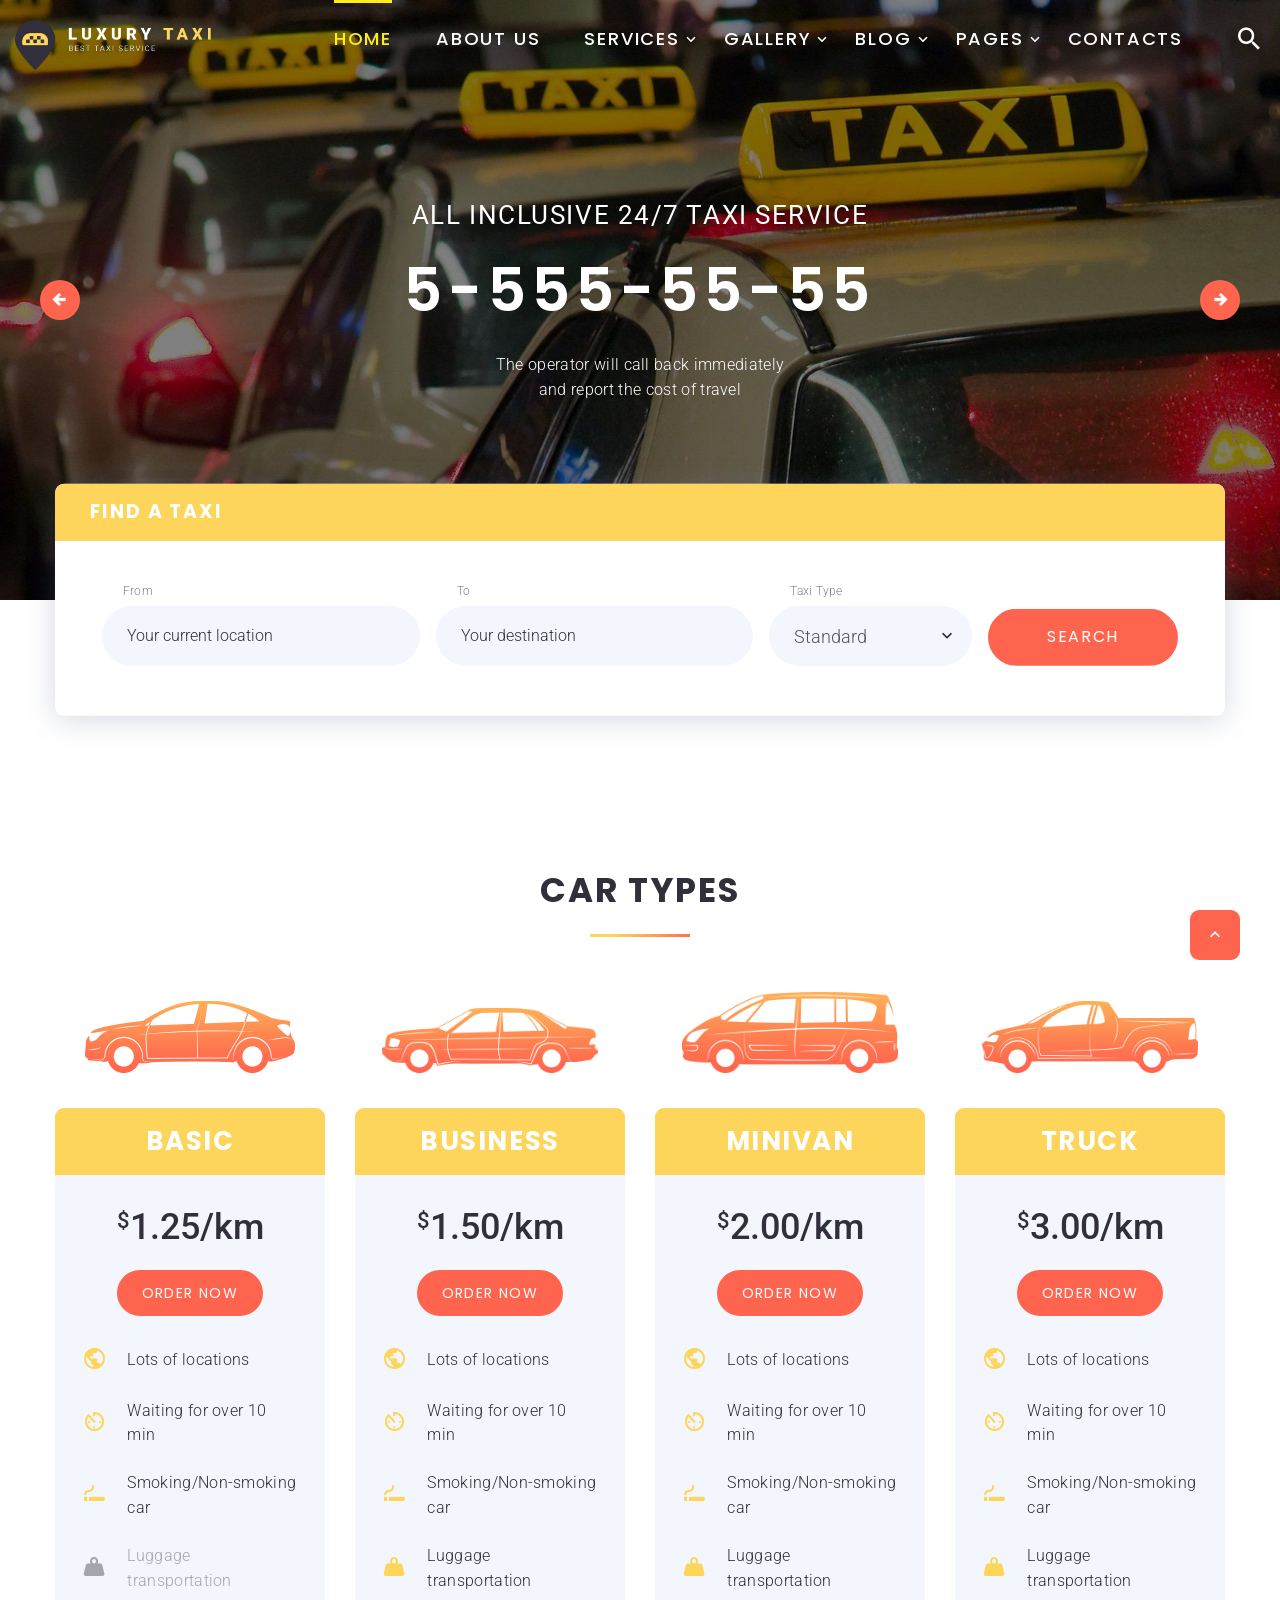
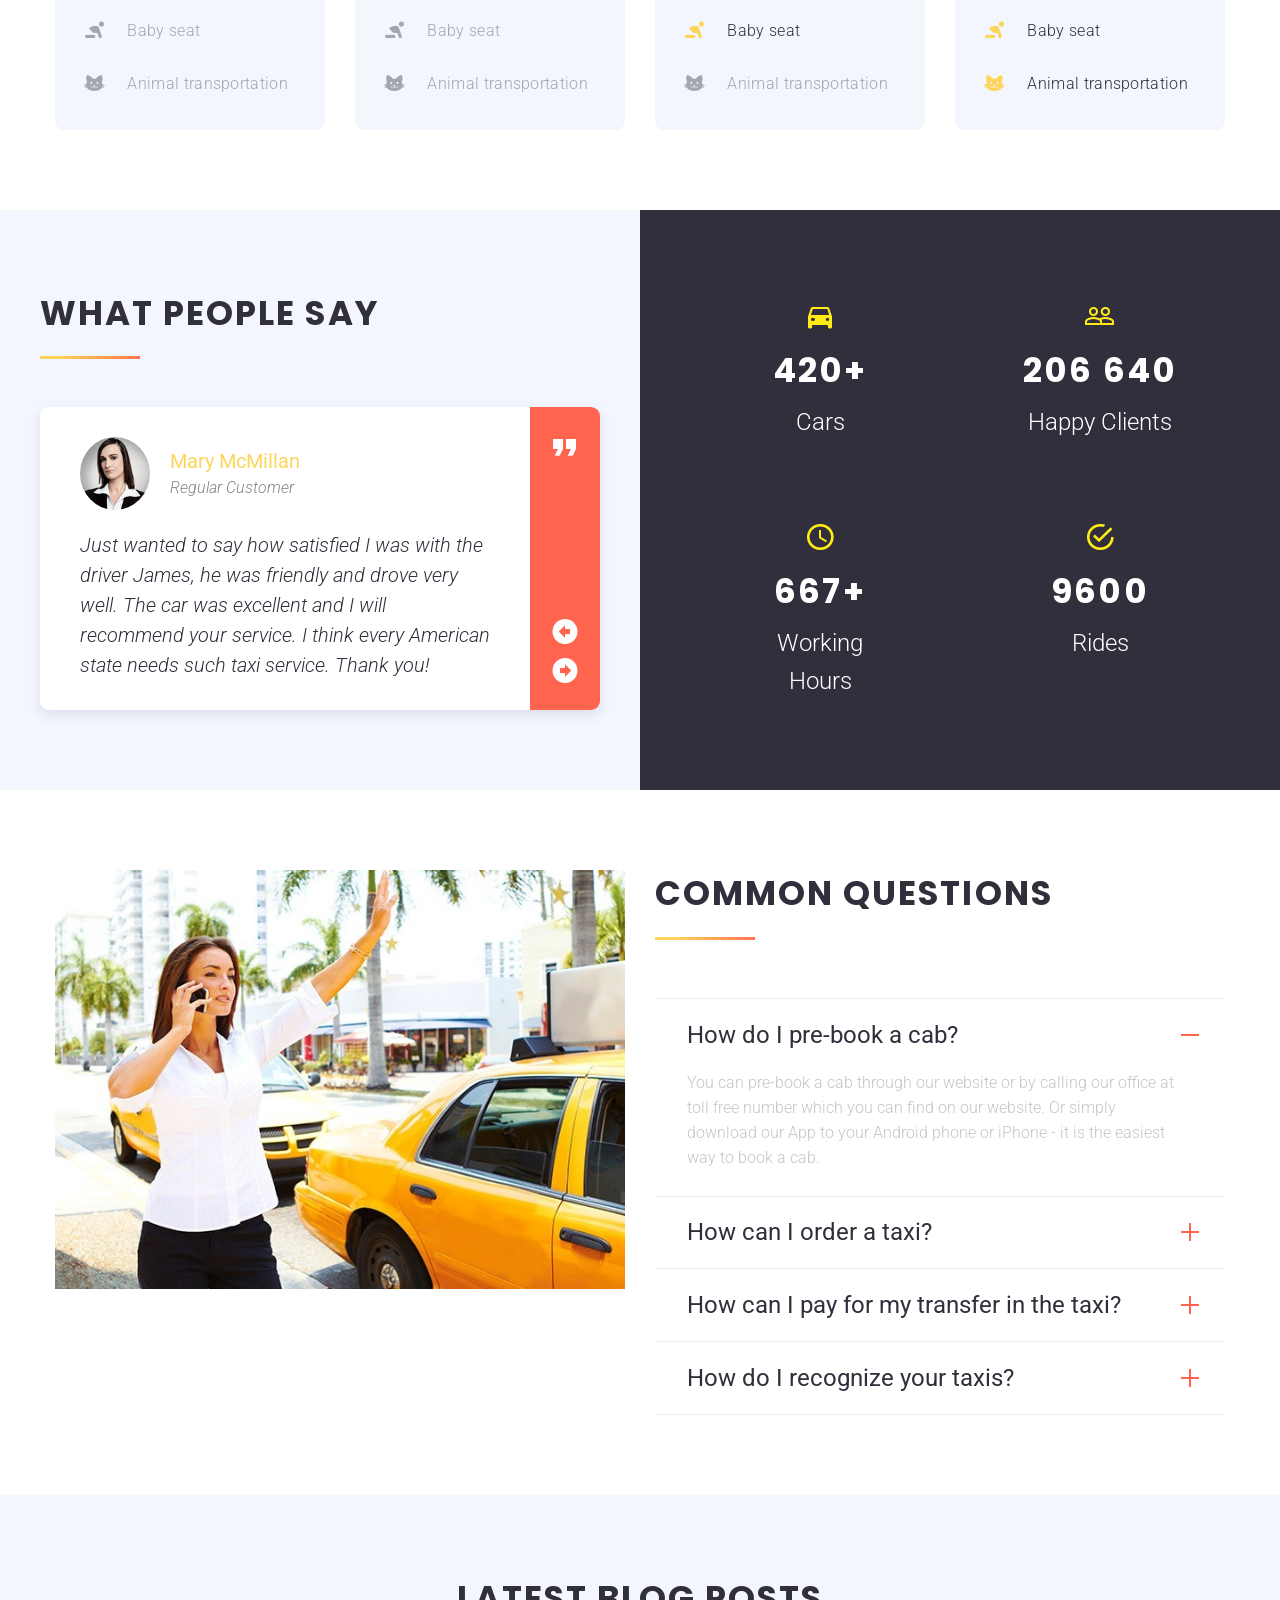
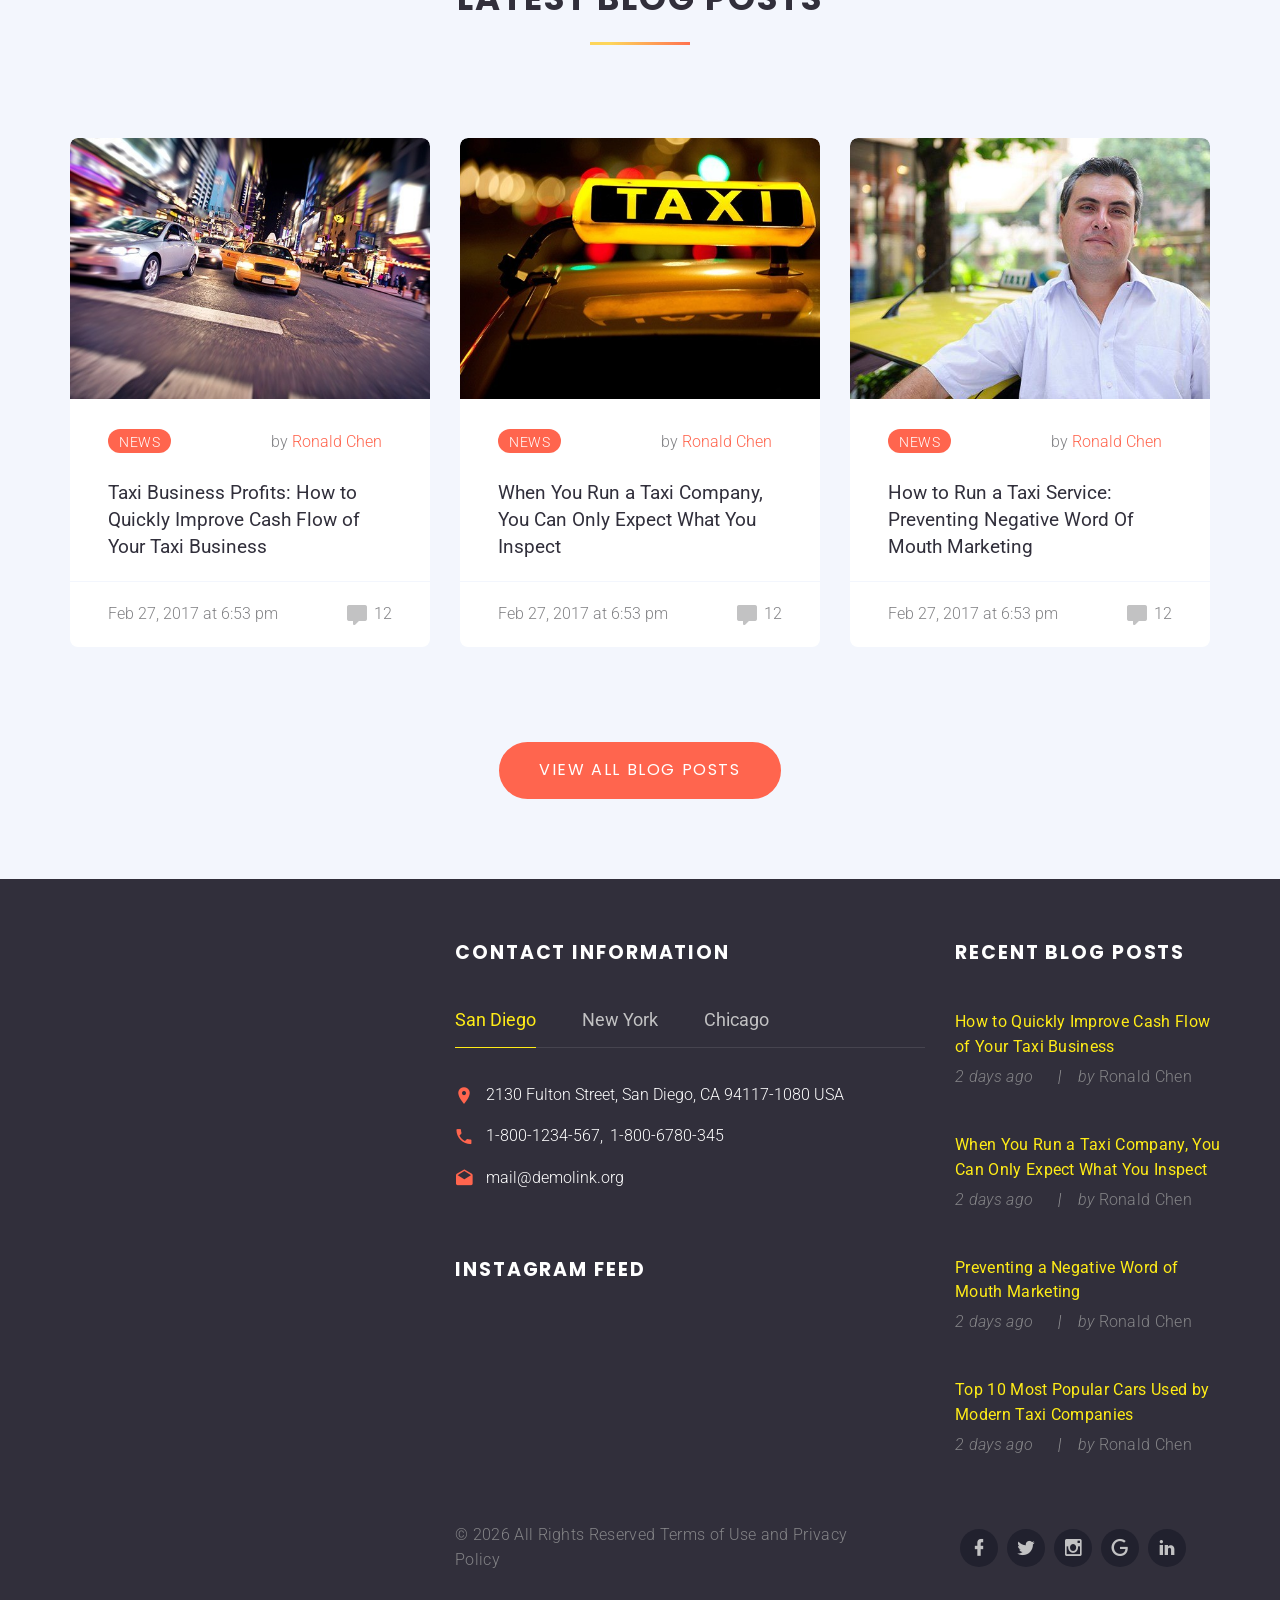
==== template_64430_G893yyuy1QQp255CiT4y/site/index.html @ 1cd1d36f "first comit" ====
<!DOCTYPE html>
<html class="wide wow-animation" lang="en">
  <head>
    <!-- Site Title-->
    <title>Home</title>
    <meta name="format-detection" content="telephone=no">
    <meta name="viewport" content="width=device-width, height=device-height, initial-scale=1.0">
    <meta http-equiv="X-UA-Compatible" content="IE=edge">
    <meta charset="utf-8">
    <link rel="icon" href="images/favicon.ico" type="image/x-icon">
    <!-- Stylesheets -->
    <link rel="stylesheet" type="text/css" href="//fonts.googleapis.com/css?family=Poppins:200,400,500,600%7CRoboto:300,400,300italic,700%7CMontserrat:900">
    <link rel="stylesheet" href="css/bootstrap.css">
    <link rel="stylesheet" href="css/style.css">
    <link rel="stylesheet" href="css/mdi.css">
    <link rel="stylesheet" href="css/fl-bigmug-line.css">
		<!--[if lt IE 10]>
    <div style="background: #212121; padding: 10px 0; box-shadow: 3px 3px 5px 0 rgba(0,0,0,.3); clear: both; text-align:center; position: relative; z-index:1;"><a href="http://windows.microsoft.com/en-US/internet-explorer/"><img src="images/ie8-panel/warning_bar_0000_us.jpg" border="0" height="42" width="820" alt="You are using an outdated browser. For a faster, safer browsing experience, upgrade for free today."></a></div>
    <script src="js/html5shiv.min.js"></script>
		<![endif]--> 
  </head>
  <body>
    <!-- Page preloader-->
    <div class="page-loader">
      <div class="page-loader-body"> 
        <div class="preloader-wrapper big active"> 
          <div class="spinner-layer spinner-blue">
            <div class="circle-clipper left">
              <div class="circle"></div>
            </div>
            <div class="gap-patch">
              <div class="circle"> </div>
            </div>
            <div class="circle-clipper right">
              <div class="circle"></div>
            </div>
          </div>
          <div class="spinner-layer spinner-red">
            <div class="circle-clipper left">
              <div class="circle"></div>
            </div>
            <div class="gap-patch">
              <div class="circle"> </div>
            </div>
            <div class="circle-clipper right">
              <div class="circle"></div>
            </div>
          </div>
          <div class="spinner-layer spinner-yellow"> 
            <div class="circle-clipper left">
              <div class="circle"></div>
            </div>
            <div class="gap-patch">
              <div class="circle"></div>
            </div>
            <div class="circle-clipper right">
              <div class="circle"> </div>
            </div>
          </div>
          <div class="spinner-layer spinner-green"> 
            <div class="circle-clipper left">
              <div class="circle"></div>
            </div>
            <div class="gap-patch">
              <div class="circle"></div>
            </div>
            <div class="circle-clipper right">
              <div class="circle"></div>
            </div>
          </div>
        </div>
      </div>
    </div>
    <!-- Page-->
    <div class="page">
      <!-- Page Header-->
      <header class="section page-header bg-gray-darker breadcrumbs-custom-wrap">
        <div class="rd-navbar-wrap rd-navbar-default">
          <nav class="rd-navbar" data-layout="rd-navbar-fixed" data-sm-layout="rd-navbar-fixed" data-md-layout="rd-navbar-fullwidth" data-md-device-layout="rd-navbar-fixed" data-lg-layout="rd-navbar-static" data-lg-device-layout="rd-navbar-static" data-md-stick-up-offset="2px" data-lg-stick-up-offset="2px" data-stick-up="true" data-sm-stick-up="true" data-md-stick-up="true" data-lg-stick-up="true">
            <div class="rd-navbar-inner">
              <!-- RD Navbar Panel-->
              <div class="rd-navbar-panel">
                <!-- RD Navbar Toggle-->
                <button class="rd-navbar-toggle" data-rd-navbar-toggle=".rd-navbar-nav-wrap"><span></span></button>
                <!-- RD Navbar Brand-->
                <div class="rd-navbar-brand"><a class="brand-name" href="index.html"><img class="logo-default" src="images/logo-default-128x52.png" alt="" width="128" height="52"/><img class="logo-inverse" src="images/logo-inverse-362x92.png" alt="" width="362" height="92"/></a></div>
              </div>
              <div class="rd-navbar-aside-right">
                <div class="rd-navbar-nav-wrap">
                  <!-- RD Navbar Nav-->
                  <ul class="rd-navbar-nav">
                    <li class="active"><a href="index.html">Home</a>
                    </li>
                    <li><a href="about-us.html">About Us</a>
                    </li>
                    <li><a href="#">Services</a>
                      <!-- RD Navbar Dropdown-->
                      <ul class="rd-navbar-dropdown">
                        <li><a href="services.html">Services</a>
                        </li>
                        <li><a href="single-service.html">Single Service</a>
                        </li>
                      </ul>
                    </li>
                    <li><a href="#">Gallery</a>
                      <!-- RD Navbar Dropdown-->
                      <ul class="rd-navbar-dropdown">
                        <li><a href="grid-album-gallery.html">Grid Album Gallery</a>
                        </li>
                        <li><a href="fullwidth-gallery-inside-title.html">Fullwidth Gallery Inside Title</a>
                        </li>
                        <li><a href="grid-gallery-outside-title.html">Grid Gallery Outside Title</a>
                        </li>
                        <li><a href="masonry-gallery-outside-title.html">Masonry Gallery Outside Title</a>
                        </li>
                      </ul>
                    </li>
                    <li><a href="#">Blog</a>
                      <!-- RD Navbar Dropdown-->
                      <ul class="rd-navbar-dropdown">
                        <li><a href="classic-blog.html">Classic Blog</a>
                        </li>
                        <li><a href="grid-blog.html">Grid Blog</a>
                        </li>
                        <li><a href="masonry-blog.html">Masonry Blog</a>
                        </li>
                        <li><a href="modern-blog.html">Modern Blog</a>
                        </li>
                        <li><a href="audio-post.html">Audio Post</a>
                        </li>
                        <li><a href="image-post.html">Image Post</a>
                        </li>
                        <li><a href="single-post.html">Single Post</a>
                        </li>
                        <li><a href="video-post.html">Video Post</a>
                        </li>
                      </ul>
                    </li>
                    <li><a href="#">Pages</a>
                      <!-- RD Navbar Megamenu-->
                      <ul class="rd-navbar-megamenu rd-navbar-megamenu-banner">
                        <li><img src="images/accordions-1-570x600.jpg" alt="" width="570" height="600"/>
                        </li>
                        <li>
                          <ul class="rd-megamenu-list">
                            <li><a href="404-page.html">404 Page</a></li>
                            <li><a href="503-page.html">503 Page</a></li>
                            <li><a href="careers.html">Careers</a></li>
                            <li><a href="single-job.html">Single Job</a></li>
                            <li><a href="coming-soon.html">Coming Soon</a></li>
                            <li><a href="pricing.html">Pricing</a></li>
                            <li><a href="tooltips.html">Tooltips</a></li>
                          </ul>
                        </li>
                        <li>
                          <ul class="rd-megamenu-list">
                            <li><a href="our-history.html">Our History</a></li>
                            <li><a href="login-page.html">Login Page</a></li>
                            <li><a href="registration-page.html">Registration Page</a></li>
                            <li><a href="search-results.html">Search Results</a></li>
                            <li><a href="under-construction.html">Under Construction</a></li>
                            <li><a href="privacy-policy.html">Privacy policy</a></li>
                          </ul>
                        </li>
                        <li>
                          <ul class="rd-megamenu-list">
                            <li><a href="accordions.html">Accordions</a></li>
                            <li><a href="countdown.html">Countdown</a></li>
                            <li><a href="forms.html">Forms</a></li>
                            <li><a href="grid-system.html">Grid System</a></li>
                            <li><a href="tables.html">Tables</a></li>
                            <li><a href="tabs.html">Tabs</a></li>
                            <li><a href="typography.html">Typography</a></li>
                            <li><a href="radials.html">Radials</a></li>
                          </ul>
                        </li>
                      </ul>
                    </li>
                    <li><a href="contacts.html">Contacts</a>
                    </li>
                  </ul>
                </div>
                <div class="rd-navbar-aside-right-inner">
                  <!-- RD Navbar Search-->
                  <div class="rd-navbar-search"><a class="rd-navbar-search-toggle" data-rd-navbar-toggle=".rd-navbar-search" href="#"><span></span></a>
                    <form class="rd-search" action="search-results.html" data-search-live="rd-search-results-live" method="GET">
                      <div class="form-wrap">
                        <label class="form-label form-label" for="rd-navbar-search-form-input">Search...</label>
                        <input class="rd-navbar-search-form-input form-input" id="rd-navbar-search-form-input" type="text" name="s" autocomplete="off">
                        <div class="rd-search-results-live" id="rd-search-results-live"></div>
                      </div>
                      <button class="rd-search-form-submit mdi mdi-magnify"></button>
                    </form>
                  </div>
                </div>
              </div>
            </div>
          </nav>
        </div>
      </header>

      <section class="section section-access">
        <!-- Welcome To-->
        <div class="swiper-container swiper-slider swiper-modern swiper-modern-style-1 swiper-modern-1" data-loop="true" data-autoplay="false" data-simulate-touch="false">
          <div class="swiper-wrapper">
            <div class="swiper-slide" data-slide-bg="images/taxi-slider-slide-01-1920x800.jpg">
              <div class="swiper-slide-caption">
                <div class="section-lg context-dark text-center">
                  <div class="shell shell-wide">
                    <div class="range range-xs-center">
                      <div class="cell-lg-10 cell-xl-10">
                        <div class="swiper-box-info">
                          <div class="text-regular heading-4 text-uppercase">all inclusive 24/7 taxi service</div>
                          <h1 class="reveal-inline-block"><a class="text-secondary-1" href="callto:#">5-555-55-55</a></h1>
                          <p class="text-spacing-sm">The operator will call back immediately<br class="veil reveal-sm-block"> and report the cost of travel
                          </p>
                        </div>
                      </div>
                    </div>
                  </div>
                </div>
              </div>
            </div>
            <div class="swiper-slide" data-slide-bg="images/taxi-slider-slide-02-1920x800.jpg">
              <div class="swiper-slide-caption">
                <div class="section-lg context-dark text-center">
                  <div class="shell shell-wide">
                    <div class="range range-xs-center">
                      <div class="cell-lg-10 cell-xl-8">
                        <div class="swiper-box-info">
                          <div class="text-light heading-4 text-uppercase"><span>Call us:</span> <a class="text-secondary-1" href="callto:#">5-555-55-55</a>
                          </div>
                          <h1>24-Hour Service</h1>
                          <p class="text-spacing-sm">Enjoy the ride to your selected destination<br class="veil reveal-sm-block"> with our experienced and knowledged drivers
                          </p>
                        </div>
                      </div>
                    </div>
                  </div>
                </div>
              </div>
            </div>
            <div class="swiper-slide" data-slide-bg="images/taxi-slider-slide-03-1920x800.jpg">
              <div class="swiper-slide-caption">
                <div class="section-lg context-dark text-center">
                  <div class="shell shell-wide">
                    <div class="range range-xs-center">
                      <div class="cell-lg-10 cell-xl-10">
                        <div class="swiper-box-info">
                          <div class="text-light heading-4 text-uppercase"><span>Our 24/7 hotline:</span> <a class="text-secondary-1" href="callto:#">5-555-55-55</a>
                          </div>
                          <h1>Drive your dreams</h1>
                          <p class="text-spacing-sm">Luxury Taxi  is the most reliable and secure way to find a taxi<br class="veil reveal-sm-block"> to drive you anywhere you want.
                          </p>
                        </div>
                      </div>
                    </div>
                  </div>
                </div>
              </div>
            </div>
          </div>
          <!-- Swiper controls-->
          <div class="swiper-button-prev"></div>
          <div class="swiper-button-next"></div>
          <div class="swiper-pagination-wrap">
            <div class="swiper-pagination"></div>
          </div>
        </div>
      </section>

      <section class="section section-custom bg-white">
        <div class="shell shell-wide">
          <div class="range range-xs-center">
            <div class="cell-xl-9 cell-xxl-8">
              <div class="form-find">
                <div class="form-find-header">
                  <h6>find a taxi</h6>
                </div>
                <div class="form-find-body">
                  <form class="rd-mailform form-flex-inline" data-form-output="" data-form-type="contact" method="post">
                    <div class="form-flex-inline-item">
                      <label class="form-label-outside">From</label>
                      <div class="form-wrap form-wrap-inline">
                        <input class="form-input" id="forms-current-location" type="text" name="current-location" data-constraints="@Required">
                        <label class="form-label" for="forms-current-location">Your current location</label>
                      </div>
                    </div>
                    <div class="form-flex-inline-item">
                      <label class="form-label-outside">To</label>
                      <div class="form-wrap form-wrap-inline">
                        <input class="form-input" id="forms-current-destination" type="text" name="current-destination" data-constraints="@Required">
                        <label class="form-label" for="forms-current-destination">Your destination</label>
                      </div>
                    </div>
                    <div class="form-flex-inline-item form-flex-inline-item-static">
                      <label class="form-label-outside">Taxi Type </label>
                      <div class="form-wrap">
                        <!-- Select 2-->
                        <select class="form-control select-filter" data-placeholder="All" data-minimum-results-for-search="Infinity" data-constraints="@Selected" name="city">
                          <option label=" "></option>
                          <option value="1" selected="">Standard </option>
                          <option value="2">Business</option>
                          <option value="3">Minivan</option>
                          <option value="4">Truck</option>
                        </select>
                      </div>
                    </div>
                    <div class="form-flex-inline-item form-flex-inline-item-custom">
                      <div class="form-button">
                        <button class="button button-secondary button-nina" type="submit">search</button>
                      </div>
                    </div>
                  </form>
                </div>
              </div>
            </div>
          </div>
        </div>
      </section>
      <section class="section section-lg text-center bg-white">
        <div class="shell shell-wide">
          <h3>car types</h3>
          <div class="divider divider-default"></div>
          <div class="range range-lg range-50">           
            <!-- Pricing Box XL-->
            <div class="cell-sm-6 cell-lg-3">
              <div class="box-price-info">
                <div class="box-price-info-image"><img src="images/car-01-210x72.png" alt="" width="210" height="72"/>
                </div>
              </div>
              <div class="pricing-box pricing-box-xl pricing-box-novi">
                <div class="pricing-box-header">
                  <h4>basic</h4>
                </div>
                <div class="pricing-box-price">
                  <div class="heading-2"><sup>$</sup>1.25/km</div>
                </div><a class="button button-sm button-secondary button-nina" href="#">order now</a>
                <div class="pricing-box-body">
                  <ul class="pricing-box-list">
                    <li>
                      <div class="unit unit-spacing-sm unit-horizontal unit-middle">
                        <div class="unit-left"><span class="icon icon-md-big icon-primary mdi mdi-earth"></span></div>
                        <div class="unit-body"><span>Lots of locations</span></div>
                      </div>
                    </li>
                    <li>
                      <div class="unit unit-spacing-sm unit-horizontal unit-middle">
                        <div class="unit-left"><span class="icon icon-md-big icon-primary mdi mdi-av-timer"></span></div>
                        <div class="unit-body"><span>Waiting for over 10 min</span></div>
                      </div>
                    </li>
                    <li>
                      <div class="unit unit-spacing-sm unit-horizontal unit-middle">
                        <div class="unit-left"><span class="icon icon-md-big icon-primary mdi mdi-smoking"></span></div>
                        <div class="unit-body"><span>Smoking/Non-smoking car</span></div>
                      </div>
                    </li>
                    <li class="inactive">
                      <div class="unit unit-spacing-sm unit-horizontal unit-middle">
                        <div class="unit-left"><span class="icon icon-md-big icon-primary mdi mdi-weight"></span></div>
                        <div class="unit-body"><span>Luggage transportation</span></div>
                      </div>
                    </li>
                    <li class="inactive">
                      <div class="unit unit-spacing-sm unit-horizontal unit-middle">
                        <div class="unit-left"><span class="icon icon-md-big icon-primary mdi mdi-baby"></span></div>
                        <div class="unit-body"><span>Baby seat</span></div>
                      </div>
                    </li>
                    <li class="inactive">
                      <div class="unit unit-spacing-sm unit-horizontal unit-middle">
                        <div class="unit-left"><span class="icon icon-md-big icon-primary mdi mdi-cat"></span></div>
                        <div class="unit-body"><span>Animal transportation</span></div>
                      </div>
                    </li>
                  </ul>
                </div>
              </div>
            </div>
            <!-- Pricing Box XL-->
            <div class="cell-sm-6 cell-lg-3">
              <div class="box-price-info">
                <div class="box-price-info-image"><img src="images/car-02-255x77.png" alt="" width="255" height="77"/>
                </div>
              </div>
              <div class="pricing-box pricing-box-xl pricing-box-novi">
                <div class="pricing-box-header">
                  <h4>business</h4>
                </div>
                <div class="pricing-box-price">
                  <div class="heading-2"><sup>$</sup>1.50/km</div>
                </div><a class="button button-sm button-secondary button-nina" href="#">order now</a>
                <div class="pricing-box-body">
                  <ul class="pricing-box-list">
                    <li>
                      <div class="unit unit-spacing-sm unit-horizontal unit-middle">
                        <div class="unit-left"><span class="icon icon-md-big icon-primary mdi mdi-earth"></span></div>
                        <div class="unit-body"><span>Lots of locations</span></div>
                      </div>
                    </li>
                    <li>
                      <div class="unit unit-spacing-sm unit-horizontal unit-middle">
                        <div class="unit-left"><span class="icon icon-md-big icon-primary mdi mdi-av-timer"></span></div>
                        <div class="unit-body"><span>Waiting for over 10 min</span></div>
                      </div>
                    </li>
                    <li>
                      <div class="unit unit-spacing-sm unit-horizontal unit-middle">
                        <div class="unit-left"><span class="icon icon-md-big icon-primary mdi mdi-smoking"></span></div>
                        <div class="unit-body"><span>Smoking/Non-smoking car</span></div>
                      </div>
                    </li>
                    <li>
                      <div class="unit unit-spacing-sm unit-horizontal unit-middle">
                        <div class="unit-left"><span class="icon icon-md-big icon-primary mdi mdi-weight"></span></div>
                        <div class="unit-body"><span>Luggage transportation</span></div>
                      </div>
                    </li>
                    <li class="inactive">
                      <div class="unit unit-spacing-sm unit-horizontal unit-middle">
                        <div class="unit-left"><span class="icon icon-md-big icon-primary mdi mdi-baby"></span></div>
                        <div class="unit-body"><span>Baby seat</span></div>
                      </div>
                    </li>
                    <li class="inactive">
                      <div class="unit unit-spacing-sm unit-horizontal unit-middle">
                        <div class="unit-left"><span class="icon icon-md-big icon-primary mdi mdi-cat"></span></div>
                        <div class="unit-body"><span>Animal transportation</span></div>
                      </div>
                    </li>
                  </ul>
                </div>
              </div>
            </div>
            <!-- Pricing Box XL-->
            <div class="cell-sm-6 cell-lg-3">
              <div class="box-price-info">
                <div class="box-price-info-image"><img src="images/car-03-245x92.png" alt="" width="245" height="92"/>
                </div>
              </div>
              <div class="pricing-box pricing-box-xl pricing-box-novi">
                <div class="pricing-box-header">
                  <h4>MINIVAN</h4>
                </div>
                <div class="pricing-box-price">
                  <div class="heading-2"><sup>$</sup>2.00/km</div>
                </div><a class="button button-sm button-secondary button-nina" href="#">order now</a>
                <div class="pricing-box-body">
                  <ul class="pricing-box-list">
                    <li>
                      <div class="unit unit-spacing-sm unit-horizontal unit-middle">
                        <div class="unit-left"><span class="icon icon-md-big icon-primary mdi mdi-earth"></span></div>
                        <div class="unit-body"><span>Lots of locations</span></div>
                      </div>
                    </li>
                    <li>
                      <div class="unit unit-spacing-sm unit-horizontal unit-middle">
                        <div class="unit-left"><span class="icon icon-md-big icon-primary mdi mdi-av-timer"></span></div>
                        <div class="unit-body"><span>Waiting for over 10 min</span></div>
                      </div>
                    </li>
                    <li>
                      <div class="unit unit-spacing-sm unit-horizontal unit-middle">
                        <div class="unit-left"><span class="icon icon-md-big icon-primary mdi mdi-smoking"></span></div>
                        <div class="unit-body"><span>Smoking/Non-smoking car</span></div>
                      </div>
                    </li>
                    <li>
                      <div class="unit unit-spacing-sm unit-horizontal unit-middle">
                        <div class="unit-left"><span class="icon icon-md-big icon-primary mdi mdi-weight"></span></div>
                        <div class="unit-body"><span>Luggage transportation</span></div>
                      </div>
                    </li>
                    <li>
                      <div class="unit unit-spacing-sm unit-horizontal unit-middle">
                        <div class="unit-left"><span class="icon icon-md-big icon-primary mdi mdi-baby"></span></div>
                        <div class="unit-body"><span>Baby seat</span></div>
                      </div>
                    </li>
                    <li class="inactive">
                      <div class="unit unit-spacing-sm unit-horizontal unit-middle">
                        <div class="unit-left"><span class="icon icon-md-big icon-primary mdi mdi-cat"></span></div>
                        <div class="unit-body"><span>Animal transportation</span></div>
                      </div>
                    </li>
                  </ul>
                </div>
              </div>
            </div>
            <!-- Pricing Box XL-->
            <div class="cell-sm-6 cell-lg-3">
              <div class="box-price-info">
                <div class="box-price-info-image"><img src="images/car-04-279x93.png" alt="" width="279" height="93"/>
                </div>
              </div>
              <div class="pricing-box pricing-box-xl pricing-box-novi">
                <div class="pricing-box-header">
                  <h4>TRUCK</h4>
                </div>
                <div class="pricing-box-price">
                  <div class="heading-2"><sup>$</sup>3.00/km</div>
                </div><a class="button button-sm button-secondary button-nina" href="#">order now</a>
                <div class="pricing-box-body">
                  <ul class="pricing-box-list">
                    <li>
                      <div class="unit unit-spacing-sm unit-horizontal unit-middle">
                        <div class="unit-left"><span class="icon icon-md-big icon-primary mdi mdi-earth"></span></div>
                        <div class="unit-body"><span>Lots of locations</span></div>
                      </div>
                    </li>
                    <li>
                      <div class="unit unit-spacing-sm unit-horizontal unit-middle">
                        <div class="unit-left"><span class="icon icon-md-big icon-primary mdi mdi-av-timer"></span></div>
                        <div class="unit-body"><span>Waiting for over 10 min</span></div>
                      </div>
                    </li>
                    <li>
                      <div class="unit unit-spacing-sm unit-horizontal unit-middle">
                        <div class="unit-left"><span class="icon icon-md-big icon-primary mdi mdi-smoking"></span></div>
                        <div class="unit-body"><span>Smoking/Non-smoking car</span></div>
                      </div>
                    </li>
                    <li>
                      <div class="unit unit-spacing-sm unit-horizontal unit-middle">
                        <div class="unit-left"><span class="icon icon-md-big icon-primary mdi mdi-weight"></span></div>
                        <div class="unit-body"><span>Luggage transportation</span></div>
                      </div>
                    </li>
                    <li>
                      <div class="unit unit-spacing-sm unit-horizontal unit-middle">
                        <div class="unit-left"><span class="icon icon-md-big icon-primary mdi mdi-baby"></span></div>
                        <div class="unit-body"><span>Baby seat</span></div>
                      </div>
                    </li>
                    <li>
                      <div class="unit unit-spacing-sm unit-horizontal unit-middle">
                        <div class="unit-left"><span class="icon icon-md-big icon-primary mdi mdi-cat"></span></div>
                        <div class="unit-body"><span>Animal transportation</span></div>
                      </div>
                    </li>
                  </ul>
                </div>
              </div>
            </div>
          </div>
        </div>
      </section>
      <section class="section-2-columns bg-gray-lighter bg-additional-gray-darker">
        <div class="shell-custom">
          <div class="range range-sm-center range-md-middle range-lg-left range-0">
            <div class="cell-sm-10 cell-md-6">
              <div class="section-lg">
                <div class="shell-custom-inner">
                  <h3>What people say</h3>
                  <hr class="divider divider-default">
                  <div class="slider-widget">
                    <div class="slick-slider" id="slick-1" data-arrows="true" data-loop="true" data-dots="false" data-swipe="false" data-items="1" data-custom-arrows="true">
                      <div class="item">
                        <article class="quote-classic">
                          <div class="quote-classic-header"><img class="quote-classic-image" src="images/quote-taxi-1-103x107.jpg" alt="" width="103" height="107"/>
                            <div class="quote-classic-meta">
                              <p class="quote-classic-cite">Mary McMillan</p>
                              <p class="quote-classic-small">Regular Customer</p>
                            </div>
                          </div>
                          <div class="quote-classic-text">
                            <p>Just wanted to say how satisfied I was with the driver James, he was friendly and drove very well. The car was excellent and I will recommend your service. I think every American state needs such taxi service. Thank you!</p>
                          </div>
                        </article>
                      </div>
                      <div class="item">
                        <article class="quote-classic">
                          <div class="quote-classic-header"><img class="quote-classic-image" src="images/quote-taxi-2-107x111.jpg" alt="" width="107" height="111"/>
                            <div class="quote-classic-meta">
                              <p class="quote-classic-cite">James Smith</p>
                              <p class="quote-classic-small">Regular Customer</p>
                            </div>
                          </div>
                          <div class="quote-classic-text">
                            <p>I am very apprehensive about taxi rides because I have not had pleasant experiences before. You were different because your driver was friendly and courteous. You provide exceptional taxi services.</p>
                          </div>
                        </article>
                      </div>
                      <div class="item">
                        <article class="quote-classic">
                          <div class="quote-classic-header"><img class="quote-classic-image" src="images/quote-taxi-3-109x112.jpg" alt="" width="109" height="112"/>
                            <div class="quote-classic-meta">
                              <p class="quote-classic-cite">Susan Contreras</p>
                              <p class="quote-classic-small">Regular Customer</p>
                            </div>
                          </div>
                          <div class="quote-classic-text">
                            <p>I am happy to send you this message! Your dispatcher and the driver went out of their way to help me tonight. I left a cell phone in the taxi and they were able to locate it and returned it. Thank you for your amazing service.</p>
                          </div>
                        </article>
                      </div>
                    </div>
                    <div class="slider-widget-aside">
                      <div class="icon icon-lg-smaller mdi mdi-format-quote"></div>
                      <div class="slider-nav">
                        <button class="slick-prev mdi mdi-arrow-left-bold-circle" type="button" data-slick="slick-1"></button>
                        <button class="slick-next mdi mdi-arrow-right-bold-circle" type="button" data-slick="slick-1"></button>
                      </div>
                    </div>
                  </div>
                </div>
              </div>
            </div>
            <div class="cell-md-6 bg-additional-item">
              <div class="section-lg">
                <div class="shell-custom-inner shell-custom-inner-1 text-center">
                  <div class="range range-120">
                    <div class="cell-xs-6 cell-sm-3 cell-md-6">
                      <div class="counter-wrap"><span class="icon icon-secondary mdi mdi-car"></span>
                        <div class="heading-3"><span class="counter" data-speed="1000">500</span><span class="counter-preffix">+</span></div>
                        <p>Cars</p>
                      </div>
                    </div>
                    <div class="cell-xs-6 cell-sm-3 cell-md-6">
                      <div class="counter-wrap"><span class="icon icon-secondary mdi mdi-account-multiple-outline"></span>
                        <div class="heading-3"><span class="counter" data-step="3000">246000</span></div>
                        <p>Happy Clients</p>
                      </div>
                    </div>
                    <div class="cell-xs-6 cell-sm-3 cell-md-6">
                      <div class="counter-wrap"><span class="icon icon-secondary mdi mdi-clock"></span>
                        <div class="heading-3"><span class="counter" data-speed="3000">2500</span><span class="counter-preffix">+</span></div>
                        <p>Working <br> Hours</p>
                      </div>
                    </div>
                    <div class="cell-xs-6 cell-sm-3 cell-md-6">
                      <div class="counter-wrap"><span class="icon icon-secondary mdi mdi-checkbox-marked-circle-outline"></span>
                        <div class="heading-3"><span class="counter" data-step="3000">12000</span></div>
                        <p>Rides</p>
                      </div>
                    </div>
                  </div>
                </div>
              </div>
            </div>
          </div>
        </div>
      </section>

      <section class="section section-lg section-2-columns bg-white section-reverse">
        <div class="shell shell-bigger">
          <div class="range range-ten range-50 range-sm-center range-lg-justify">
            <div class="cell-sm-9 cell-md-5 cell-xl-5">
              <h3>COMMON QUESTIONS</h3>
              <!-- Bootstrap collapse-->
              <div class="divider divider-default"></div>
              <div class="panel-group panel-group-custom panel-group-light" id="accordion2" role="tablist" aria-multiselectable="false">
                <!-- Bootstrap panel-->
                <div class="panel panel-custom panel-light">
                  <div class="panel-heading" id="accordion2Heading1" role="tab">
                    <div class="panel-title"><a role="button" data-toggle="collapse" data-parent="#accordion2" href="#accordion2Collapse1" aria-controls="accordion2Collapse1" aria-expanded="true">How do I pre-book a cab?
                        <div class="panel-arrow"></div></a>
                    </div>
                  </div>
                  <div class="panel-collapse collapse in" id="accordion2Collapse1" role="tabpanel" aria-labelledby="accordion2Heading1">
                    <div class="panel-body">
                      <p>You can pre-book a cab through our website or by calling our office at toll free number which you can find on our website. Or simply download our App to your Android phone or iPhone - it is the easiest way to book a cab.</p>
                    </div>
                  </div>
                </div>
                <!-- Bootstrap panel-->
                <div class="panel panel-custom panel-light">
                  <div class="panel-heading" id="accordion2Heading2" role="tab">
                    <div class="panel-title"><a class="collapsed" role="button" data-toggle="collapse" data-parent="#accordion2" href="#accordion2Collapse2" aria-controls="accordion2Collapse2">How can I order a taxi?
                        <div class="panel-arrow"></div></a>
                    </div>
                  </div>
                  <div class="panel-collapse collapse" id="accordion2Collapse2" role="tabpanel" aria-labelledby="accordion2Heading2">
                    <div class="panel-body">
                      <p>Ordering our taxi is easy! Since you are already here you can book your trip now using our website. Ordering a taxi online saves you time, because the details of your trip are automatically entered. Or you can book a taxi on your smartphone or mobile device, using our booking app.</p>
                    </div>
                  </div>
                </div>
                <!-- Bootstrap panel-->
                <div class="panel panel-custom panel-light">
                  <div class="panel-heading" id="accordion2Heading3" role="tab">
                    <div class="panel-title"><a class="collapsed" role="button" data-toggle="collapse" data-parent="#accordion2" href="#accordion2Collapse3" aria-controls="accordion2Collapse3">How can I pay for my transfer in the taxi?
                        <div class="panel-arrow"></div></a>
                    </div>
                  </div>
                  <div class="panel-collapse collapse" id="accordion2Collapse3" role="tabpanel" aria-labelledby="accordion2Heading3">
                    <div class="panel-body">
                      <p>We accept cash and major credit cards - Visa, MasterCard, and American Express.</p>
                    </div>
                  </div>
                </div>
                <!-- Bootstrap panel-->
                <div class="panel panel-custom panel-light">
                  <div class="panel-heading" id="accordion2Heading4" role="tab">
                    <div class="panel-title"><a class="collapsed" role="button" data-toggle="collapse" data-parent="#accordion2" href="#accordion2Collapse4" aria-controls="accordion2Collapse4">How do I recognize your taxis?
                        <div class="panel-arrow"></div></a>
                    </div>
                  </div>
                  <div class="panel-collapse collapse" id="accordion2Collapse4" role="tabpanel" aria-labelledby="accordion2Heading4">
                    <div class="panel-body">
                      <p>All our taxis are dark yellow and they have our logo clearly displayed both on the bonnet and on the sides. On the lantern you should look for a yellow circle in the middle off the word TAXI.</p>
                    </div>
                  </div>
                </div>
              </div>
            </div>
            <div class="cell-sm-9 cell-md-5 cell-xl-5">
              <figure class="image-default"><img src="images/taxi-landing-1-640x470.jpg" alt="" width="640" height="470"/>
              </figure>
            </div>
          </div>
        </div>
      </section>

      <!-- Blog posts-->
      <section class="section section-lg bg-gray-lighter text-center">
        <div class="shell-wide">
          <div class="range">
            <div class="cell-xs-12">
              <h3>Latest blog posts</h3>
              <div class="divider divider-default"></div>
              <!-- Owl Carousel-->
              <div class="owl-carousel owl-carousel-team owl-carousel-inset" data-items="1" data-sm-items="2" data-lg-items="3" data-stage-padding="15" data-loop="true" data-margin="30" data-mouse-drag="false" data-dots="true">
                <article class="post-blog"><a class="post-blog-image" href="single-post.html"><img src="images/landing-taxi-7-570x415.jpg" alt="" width="570" height="415"/></a>
                  <div class="post-blog-caption">
                    <div class="post-blog-caption-header">
                      <ul class="post-blog-tags">
                        <li><a class="button-tags" href="single-post.html">news</a></li>
                      </ul>
                      <ul class="post-blog-meta">
                        <li><span>by</span>&nbsp;<a href="single-post.html">Ronald Chen</a></li>
                      </ul>
                    </div>
                    <div class="post-blog-caption-body">
                      <h5><a class="post-blog-title" href="single-post.html">Taxi Business Profits: How to Quickly Improve Cash Flow of Your Taxi Business</a></h5>
                    </div>
                    <div class="post-blog-caption-footer">
                      <time datetime="2017">Feb 27, 2017 at 6:53 pm</time><a class="post-comment" href="single-post.html"><span class="icon icon-md-middle icon-gray-1 mdi mdi-comment"></span><span>12</span></a>
                    </div>
                  </div>
                </article>
                <article class="post-blog"><a class="post-blog-image" href="image-post.html"><img src="images/landing-taxi-8-570x415.jpg" alt="" width="570" height="415"/></a>
                  <div class="post-blog-caption">
                    <div class="post-blog-caption-header">
                      <ul class="post-blog-tags">
                        <li><a class="button-tags" href="image-post.html">news</a></li>
                      </ul>
                      <ul class="post-blog-meta">
                        <li><span>by</span>&nbsp;<a href="single-post.html">Ronald Chen</a></li>
                      </ul>
                    </div>
                    <div class="post-blog-caption-body">
                      <h5><a class="post-blog-title" href="image-post.html">When You Run a Taxi Company, You Can Only Expect What You Inspect</a></h5>
                    </div>
                    <div class="post-blog-caption-footer">
                      <time datetime="2017">Feb 27, 2017 at 6:53 pm</time><a class="post-comment" href="image-post.html"><span class="icon icon-md-middle icon-gray-1 mdi mdi-comment"></span><span>12</span></a>
                    </div>
                  </div>
                </article>
                <article class="post-blog"><a class="post-blog-image" href="audio-post.html"><img src="images/landing-taxi-9-570x415.jpg" alt="" width="570" height="415"/></a>
                  <div class="post-blog-caption">
                    <div class="post-blog-caption-header">
                      <ul class="post-blog-tags">
                        <li><a class="button-tags" href="audio-post.html">news</a></li>
                      </ul>
                      <ul class="post-blog-meta">
                        <li><span>by</span>&nbsp;<a href="single-post.html">Ronald Chen</a></li>
                      </ul>
                    </div>
                    <div class="post-blog-caption-body">
                      <h5><a class="post-blog-title" href="audio-post.html">How to Run a Taxi Service: Preventing Negative Word Of Mouth Marketing</a></h5>
                    </div>
                    <div class="post-blog-caption-footer">
                      <time datetime="2017">Feb 27, 2017 at 6:53 pm</time><a class="post-comment" href="audio-post.html"><span class="icon icon-md-middle icon-gray-1 mdi mdi-comment"></span><span>12</span></a>
                    </div>
                  </div>
                </article>
              </div>
            </div>
          </div><a class="button button-secondary button-nina" href="classic-blog.html">view all blog posts</a>
        </div>
      </section>

      <!-- Footer Extended-->
      <footer class="section page-footer page-footer-extended text-center text-md-left bg-gray-darker">
        <div class="rd-google-map-wrap">
          <div class="rd-google-map rd-google-map-novi rd-google-map__model" data-zoom="15" data-y="40.643180" data-x="-73.9874068" data-styles="[ { &quot;featureType&quot;: &quot;all&quot;, &quot;elementType&quot;: &quot;labels.text.fill&quot;, &quot;stylers&quot;: [ { &quot;saturation&quot;: 36 }, { &quot;color&quot;: &quot;#000000&quot; }, { &quot;lightness&quot;: 40 } ] }, { &quot;featureType&quot;: &quot;all&quot;, &quot;elementType&quot;: &quot;labels.text.stroke&quot;, &quot;stylers&quot;: [ { &quot;visibility&quot;: &quot;on&quot; }, { &quot;color&quot;: &quot;#000000&quot; }, { &quot;lightness&quot;: 16 } ] }, { &quot;featureType&quot;: &quot;all&quot;, &quot;elementType&quot;: &quot;labels.icon&quot;, &quot;stylers&quot;: [ { &quot;visibility&quot;: &quot;off&quot; } ] }, { &quot;featureType&quot;: &quot;administrative&quot;, &quot;elementType&quot;: &quot;geometry.fill&quot;, &quot;stylers&quot;: [ { &quot;color&quot;: &quot;#000000&quot; }, { &quot;lightness&quot;: 20 } ] }, { &quot;featureType&quot;: &quot;administrative&quot;, &quot;elementType&quot;: &quot;geometry.stroke&quot;, &quot;stylers&quot;: [ { &quot;color&quot;: &quot;#000000&quot; }, { &quot;lightness&quot;: 17 }, { &quot;weight&quot;: 1.2 } ] }, { &quot;featureType&quot;: &quot;landscape&quot;, &quot;elementType&quot;: &quot;geometry&quot;, &quot;stylers&quot;: [ { &quot;color&quot;: &quot;#000000&quot; }, { &quot;lightness&quot;: 20 } ] }, { &quot;featureType&quot;: &quot;poi&quot;, &quot;elementType&quot;: &quot;geometry&quot;, &quot;stylers&quot;: [ { &quot;color&quot;: &quot;#000000&quot; }, { &quot;lightness&quot;: 21 } ] }, { &quot;featureType&quot;: &quot;road.highway&quot;, &quot;elementType&quot;: &quot;geometry.fill&quot;, &quot;stylers&quot;: [ { &quot;color&quot;: &quot;#000000&quot; }, { &quot;lightness&quot;: 17 } ] }, { &quot;featureType&quot;: &quot;road.highway&quot;, &quot;elementType&quot;: &quot;geometry.stroke&quot;, &quot;stylers&quot;: [ { &quot;color&quot;: &quot;#000000&quot; }, { &quot;lightness&quot;: 29 }, { &quot;weight&quot;: 0.2 } ] }, { &quot;featureType&quot;: &quot;road.arterial&quot;, &quot;elementType&quot;: &quot;geometry&quot;, &quot;stylers&quot;: [ { &quot;color&quot;: &quot;#000000&quot; }, { &quot;lightness&quot;: 18 } ] }, { &quot;featureType&quot;: &quot;road.local&quot;, &quot;elementType&quot;: &quot;geometry&quot;, &quot;stylers&quot;: [ { &quot;color&quot;: &quot;#000000&quot; }, { &quot;lightness&quot;: 16 } ] }, { &quot;featureType&quot;: &quot;transit&quot;, &quot;elementType&quot;: &quot;geometry&quot;, &quot;stylers&quot;: [ { &quot;color&quot;: &quot;#000000&quot; }, { &quot;lightness&quot;: 19 } ] }, { &quot;featureType&quot;: &quot;water&quot;, &quot;elementType&quot;: &quot;geometry&quot;, &quot;stylers&quot;: [ { &quot;color&quot;: &quot;#000000&quot; }, { &quot;lightness&quot;: 17 } ] } ]">
            <ul class="map_locations">
              <li data-y="40.643180" data-x="-73.9874068">
                <p>9870 St Vincent Place, Glasgow, DC 45 Fr 45.</p>
              </li>
            </ul>
          </div>
        </div>
        <div class="shell shell-wide">
          <div class="range range-xs-center range-md-justify range-lg-right range-135">
            <div class="cell-sm-8 cell-md-6 cell-lg-5">
              <div class="contact-info-wrap">
                <h6>contact information </h6>
                <div class="tabs-custom tabs-horizontal tabs-line tabs-line-small" id="tabs-21"> 
                  <!-- Nav tabs-->
                  <ul class="nav nav-tabs">
                    <li class="active"><a href="#tabs-extended-2-1" data-toggle="tab">San Diego</a></li>
                    <li><a href="#tabs-extended-2-2" data-toggle="tab">New York</a></li>
                    <li><a href="#tabs-extended-2-3" data-toggle="tab">Chicago</a></li>
                  </ul>
                  <!-- Tab panes-->
                  <div class="tab-content">
                    <div class="tab-pane fade in active" id="tabs-extended-2-1">
                      <ul class="list-xs list-darker">
                        <li class="box-inline"><span class="icon icon-md-smaller icon-primary mdi mdi-map-marker"></span>
                          <div><a href="#">2130 Fulton Street, San Diego, CA 94117-1080 USA</a></div>
                        </li>
                        <li class="box-inline"><span class="icon icon-md-smaller icon-primary mdi mdi-phone"></span>
                          <ul class="list-comma">
                            <li><a href="callto:#">1-800-1234-567</a></li>
                            <li><a href="callto:#">1-800-6780-345</a></li>
                          </ul>
                        </li>
                        <li class="box-inline"><span class="icon icon-md-smaller icon-primary mdi mdi-email-open"></span><a href="mailto:#">mail@demolink.org</a></li>
                      </ul>
                    </div>
                    <div class="tab-pane fade" id="tabs-extended-2-2">
                      <ul class="list-xs list-darker">
                        <li class="box-inline"><span class="icon icon-md-smaller icon-primary mdi mdi-map-marker"></span><a href="#">2130 Fulton Street, New York, NY 94117-1080 USA</a></li>
                        <li class="box-inline"><span class="icon icon-md-smaller icon-primary mdi mdi-phone"></span>
                          <ul class="list-comma">
                            <li><a href="callto:#">1-800-0987-654</a></li>
                            <li><a href="callto:#">1-800-0987-654</a></li>
                          </ul>
                        </li>
                        <li class="box-inline"><span class="icon icon-md-smaller icon-primary mdi mdi-email-open"></span><a href="mailto:#">newyork@demolink.org</a></li>
                      </ul>
                    </div>
                    <div class="tab-pane fade" id="tabs-extended-2-3">
                      <ul class="list-xs list-darker">
                        <li class="box-inline"><span class="icon icon-md-smaller icon-primary mdi mdi-map-marker"></span><a href="#">2130 Fulton Street, Chicago, IL 94117-1080 USA</a></li>
                        <li class="box-inline"><span class="icon icon-md-smaller icon-primary mdi mdi-phone"></span>
                          <ul class="list-comma">
                            <li><a href="callto:#">1-800-6543-765</a></li>
                            <li><a href="callto:#">1-800-3434-876</a></li>
                          </ul>
                        </li>
                        <li class="box-inline"><span class="icon icon-md-smaller icon-primary mdi mdi-email-open"></span><a href="mailto:#">chicago@demolink.org</a></li>
                      </ul>
                    </div>
                  </div>
                </div>
                <h6>Instagram feed</h6>
                <div class="instafeed text-center" data-instafeed-tagname="bTaxiTM" data-instafeed-get="tagged" data-instafeed-sort="least-liked" data-lightgallery="group">
                  <div class="range range-narrow range-10">
                    <div class="cell-xs-3 cell-xxs-4" data-instafeed-item="">
                      <div class="thumbnail-instafeed thumbnail-instafeed-minimal"> <a class="instagram-link" data-lightgallery="group-item" href="#" data-images-standard_resolution-url="href"><img class="instagram-image" src="images/_blank.png" alt="" data-images-standard_resolution-url="src"/></a>
                        <div class="caption"> 
                          <ul class="list-inline">
                            <li><span class="icon mdi mdi-heart"></span><span data-likes-count="text"></span></li>
                            <li><span class="icon mdi mdi-comment"></span><span data-comments-count="text"></span></li>
                          </ul>
                        </div>
                      </div>
                    </div>
                    <div class="cell-xs-3 cell-xxs-4" data-instafeed-item="">
                      <div class="thumbnail-instafeed thumbnail-instafeed-minimal"> <a class="instagram-link" data-lightgallery="group-item" href="#" data-images-standard_resolution-url="href"><img class="instagram-image" src="images/_blank.png" alt="" data-images-standard_resolution-url="src"/></a>
                        <div class="caption"> 
                          <ul class="list-inline">
                            <li><span class="icon mdi mdi-heart"></span><span data-likes-count="text"></span></li>
                            <li><span class="icon mdi mdi-comment"></span><span data-comments-count="text"></span></li>
                          </ul>
                        </div>
                      </div>
                    </div>
                    <div class="cell-xs-3 cell-xxs-4" data-instafeed-item="">
                      <div class="thumbnail-instafeed thumbnail-instafeed-minimal"> <a class="instagram-link" data-lightgallery="group-item" href="#" data-images-standard_resolution-url="href"><img class="instagram-image" src="images/_blank.png" alt="" data-images-standard_resolution-url="src"/></a>
                        <div class="caption"> 
                          <ul class="list-inline">
                            <li><span class="icon mdi mdi-heart"></span><span data-likes-count="text"></span></li>
                            <li><span class="icon mdi mdi-comment"></span><span data-comments-count="text"></span></li>
                          </ul>
                        </div>
                      </div>
                    </div>
                    <div class="cell-xs-3 cell-xxs-4" data-instafeed-item="">
                      <div class="thumbnail-instafeed thumbnail-instafeed-minimal"> <a class="instagram-link" data-lightgallery="group-item" href="#" data-images-standard_resolution-url="href"><img class="instagram-image" src="images/_blank.png" alt="" data-images-standard_resolution-url="src"/></a>
                        <div class="caption"> 
                          <ul class="list-inline">
                            <li><span class="icon mdi mdi-heart"></span><span data-likes-count="text"></span></li>
                            <li><span class="icon mdi mdi-comment"></span><span data-comments-count="text"></span></li>
                          </ul>
                        </div>
                      </div>
                    </div>
                  </div>
                </div>
              </div>
            </div>
            <div class="cell-sm-8 cell-md-5 cell-lg-3">
              <h6>recent blog posts</h6>
              <div class="blog-inline-wrap">
                <!-- Blog Inline-->
                <article class="blog-inline">
                  <div class="blog-inline-title"><a href="single-post.html">How to Quickly Improve Cash Flow of Your Taxi Business</a></div>
                  <ul class="blog-inline-meta">
                    <li><a href="single-post.html"> 2 days ago</a></li>
                    <li>
                      by&nbsp;<a class="text-normal" href="single-post.html">Ronald Chen</a></li>
                  </ul>
                </article>
                <!-- Blog Inline-->
                <article class="blog-inline">
                  <div class="blog-inline-title"><a href="single-post.html">When You Run a Taxi Company, You Can Only Expect What You Inspect</a></div>
                  <ul class="blog-inline-meta">
                    <li><a href="single-post.html"> 2 days ago</a></li>
                    <li>
                      by&nbsp;<a class="text-normal" href="single-post.html">Ronald Chen</a></li>
                  </ul>
                </article>
                <!-- Blog Inline-->
                <article class="blog-inline">
                  <div class="blog-inline-title"><a href="single-post.html">Preventing a Negative Word of Mouth Marketing</a></div>
                  <ul class="blog-inline-meta">
                    <li><a href="single-post.html"> 2 days ago</a></li>
                    <li>
                      by&nbsp;<a class="text-normal" href="single-post.html">Ronald Chen</a></li>
                  </ul>
                </article>
                <!-- Blog Inline-->
                <article class="blog-inline">
                  <div class="blog-inline-title"><a href="single-post.html">Top 10 Most Popular Cars Used by Modern Taxi Companies</a></div>
                  <ul class="blog-inline-meta">
                    <li><a href="single-post.html"> 2 days ago</a></li>
                    <li>
                      by&nbsp;<a class="text-normal" href="single-post.html">Ronald Chen</a></li>
                  </ul>
                </article>
              </div>
            </div>
            <div class="cell-lg-8">
              <div class="range range-md-reverse range-xs-center range-md-middle range-135 range-lg-left">
                <div class="cell-sm-10 cell-md-5 cell-lg-5 cell-xl-5 text-center">
                  <ul class="group-xs group-middle social-icons-list">
                    <li><a class="icon icon-md-smaller icon-circle icon-secondary-5-filled mdi mdi-facebook" href="#"></a></li>
                    <li><a class="icon icon-md-smaller icon-circle icon-secondary-5-filled mdi mdi-twitter" href="#"></a></li>
                    <li><a class="icon icon-md-smaller icon-circle icon-secondary-5-filled mdi mdi-instagram" href="#"></a></li>
                    <li><a class="icon icon-md-smaller icon-circle icon-secondary-5-filled mdi mdi-google" href="#"></a></li>
                    <li><a class="icon icon-md-smaller icon-circle icon-secondary-5-filled mdi mdi-linkedin" href="#"></a></li>
                  </ul>
                </div>
                <div class="cell-sm-10 cell-md-7 cell-lg-7 cell-xl-6">
                  <p class="right">&#169;&nbsp;<span class="copyright-year"></span> All Rights Reserved&nbsp;<a href="#">Terms of Use</a>&nbsp;and&nbsp;<a href="privacy-policy.html">Privacy Policy</a></p>
                </div>
              </div>
            </div>
          </div>
        </div>
      </footer>
    </div>
    <!-- PANEL-->
    <!-- END PANEL-->
    <!-- Global Mailform Output-->
    <div class="snackbars" id="form-output-global"></div>
    <!-- Javascript-->
    <script src="js/core.min.js"></script>
    <script src="js/script.js"></script>
  </body>
</html>
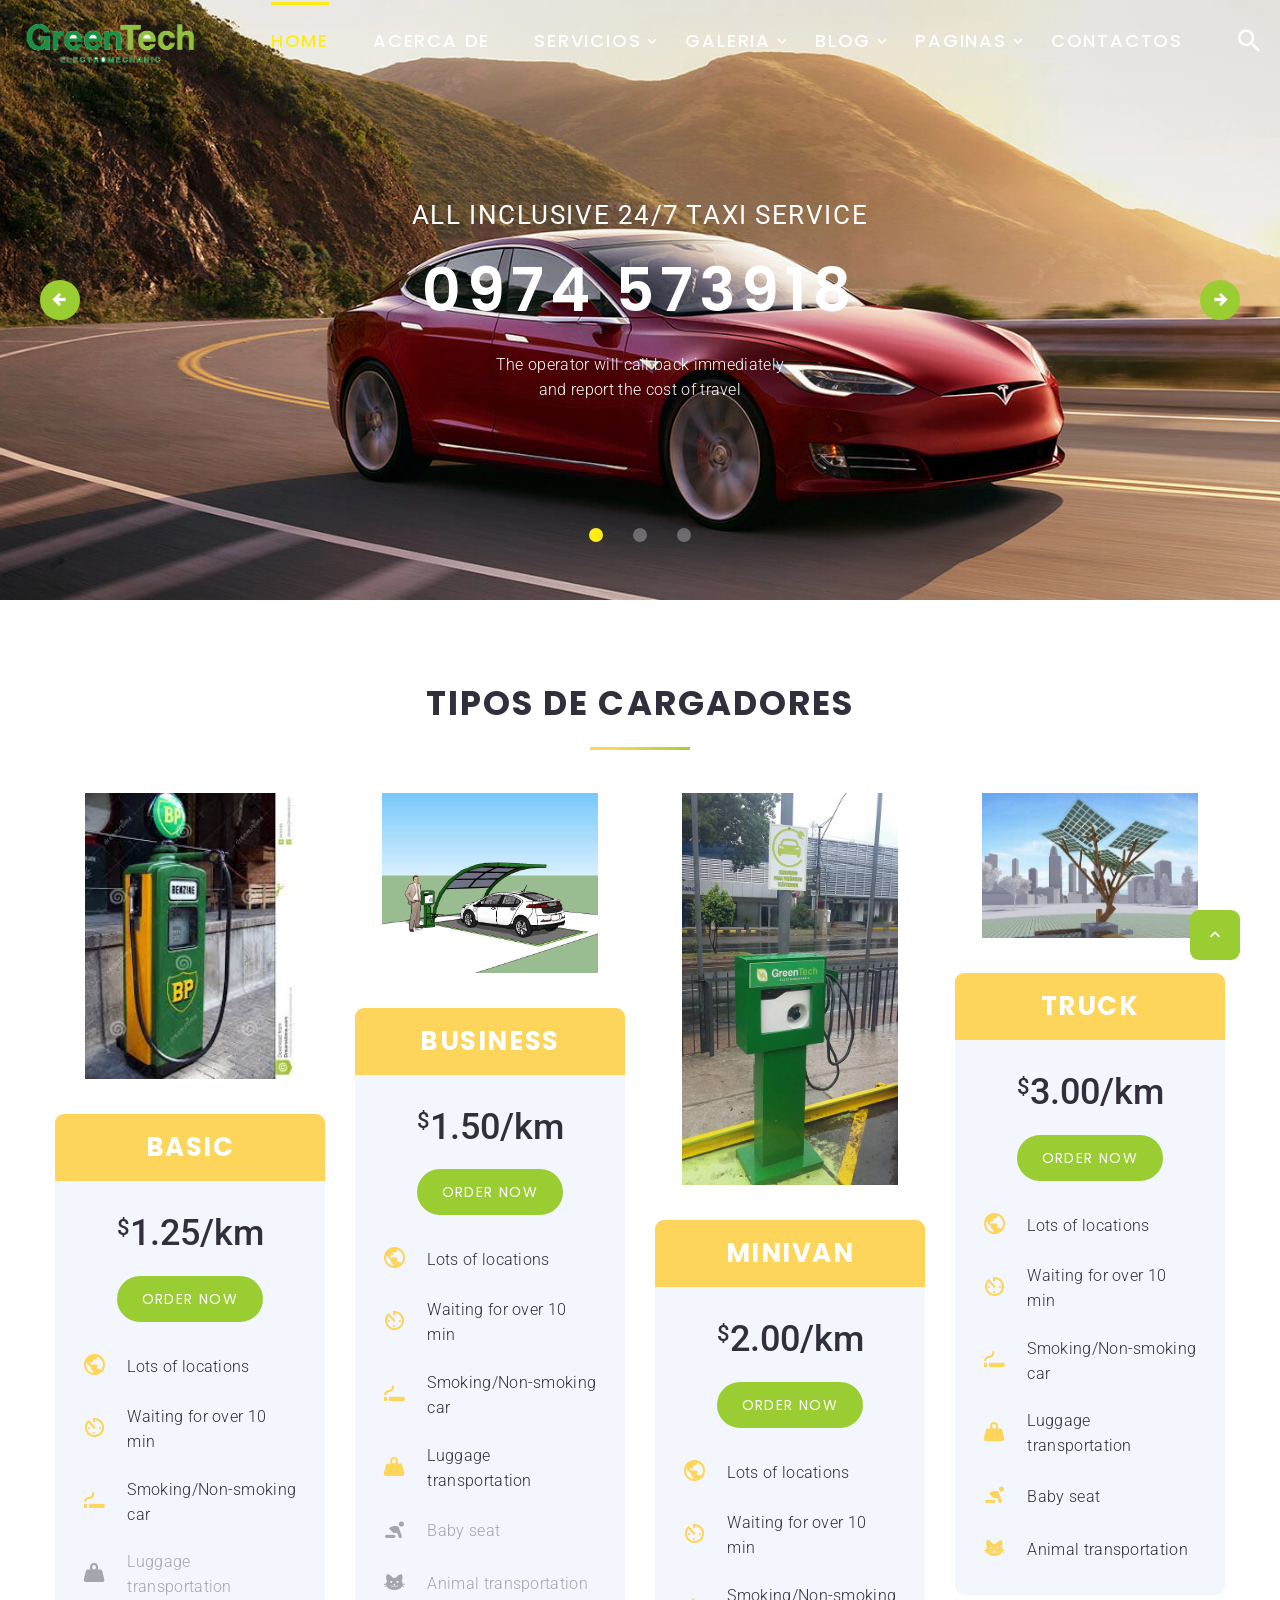
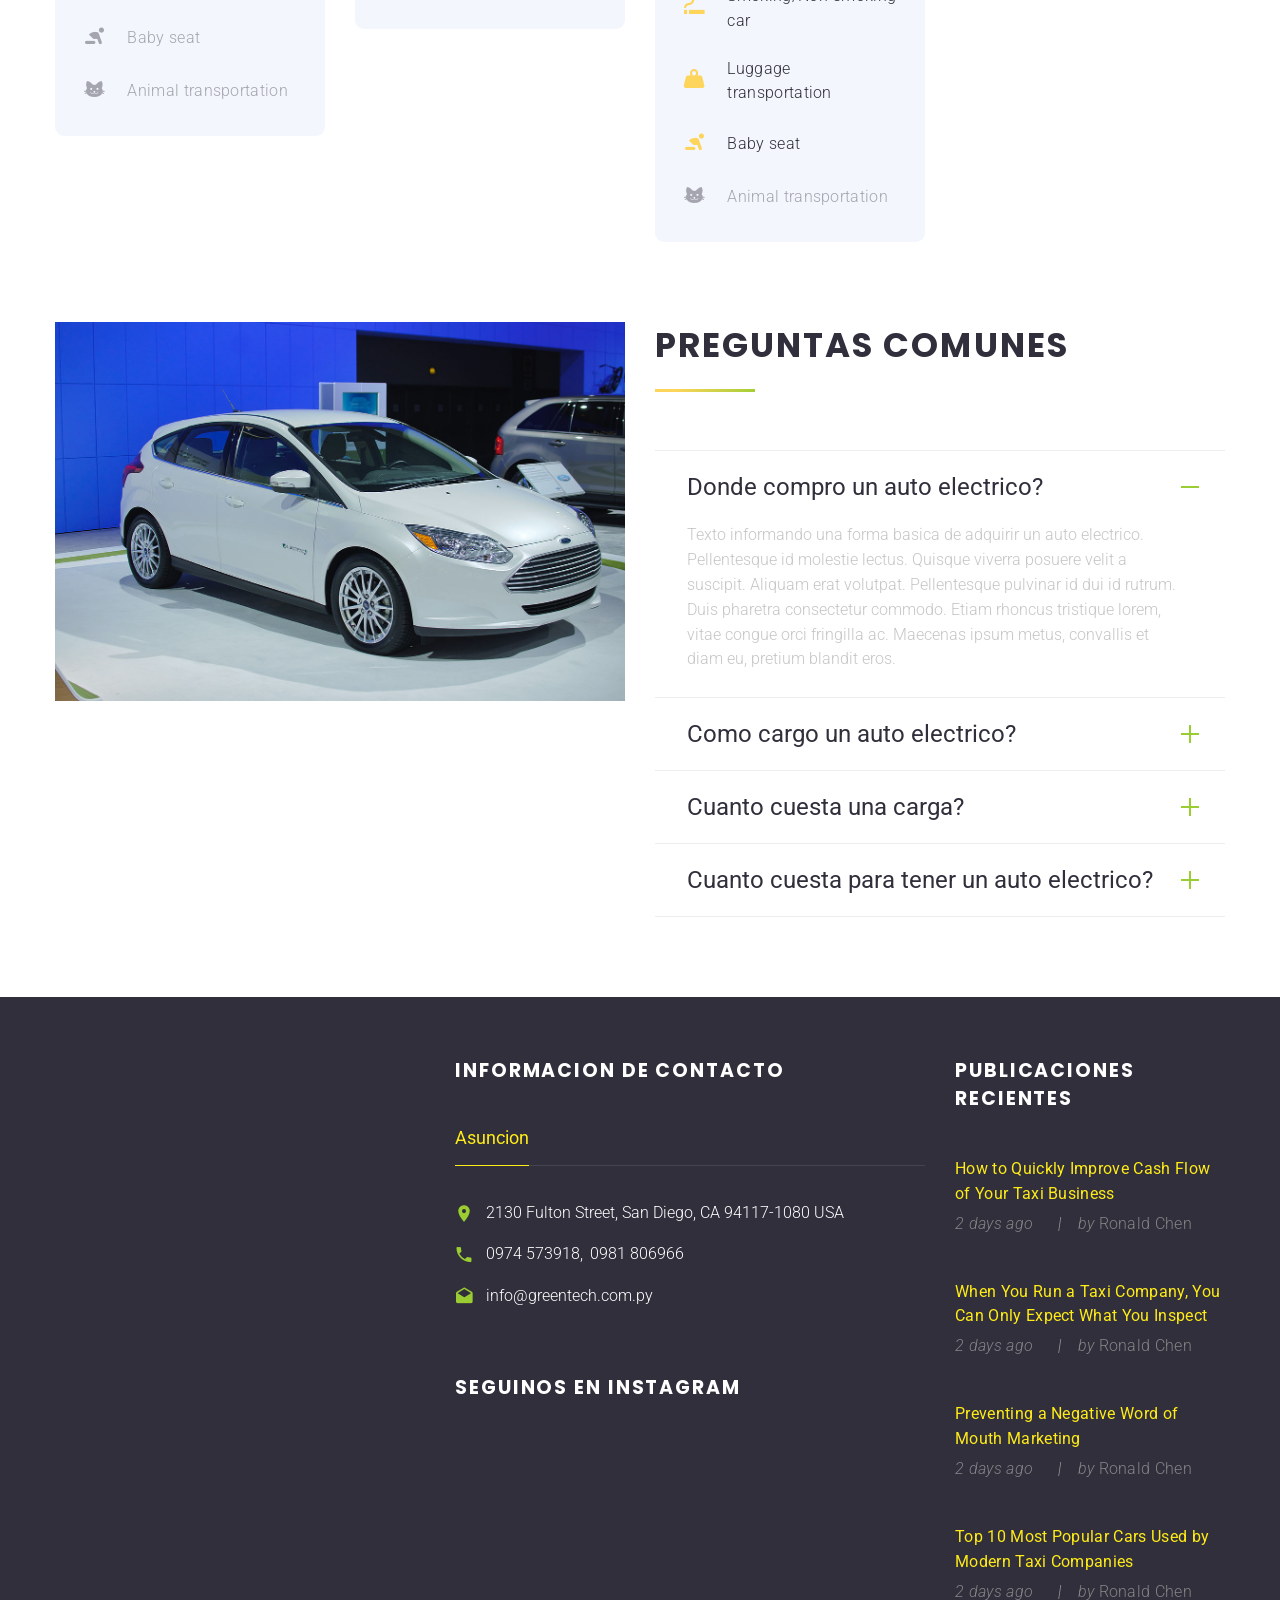
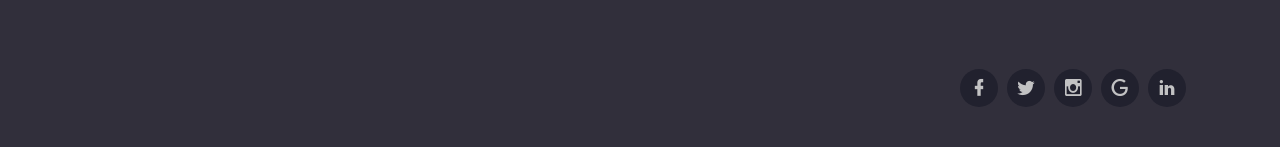
==== commit 194dfad0: "Se modifica home e about-us" ====
--- a/template_64430_G893yyuy1QQp255CiT4y/site/index.html
+++ b/template_64430_G893yyuy1QQp255CiT4y/site/index.html
@@ -7,7 +7,7 @@
     <meta name="viewport" content="width=device-width, height=device-height, initial-scale=1.0">
     <meta http-equiv="X-UA-Compatible" content="IE=edge">
     <meta charset="utf-8">
-    <link rel="icon" href="images/favicon.ico" type="image/x-icon">
+    <link rel="icon" href="images/favicon.png" type="image/x-icon">
     <!-- Stylesheets -->
     <link rel="stylesheet" type="text/css" href="//fonts.googleapis.com/css?family=Poppins:200,400,500,600%7CRoboto:300,400,300italic,700%7CMontserrat:900">
     <link rel="stylesheet" href="css/bootstrap.css">
@@ -83,7 +83,7 @@
                 <!-- RD Navbar Toggle-->
                 <button class="rd-navbar-toggle" data-rd-navbar-toggle=".rd-navbar-nav-wrap"><span></span></button>
                 <!-- RD Navbar Brand-->
-                <div class="rd-navbar-brand"><a class="brand-name" href="index.html"><img class="logo-default" src="images/logo-default-128x52.png" alt="" width="128" height="52"/><img class="logo-inverse" src="images/logo-inverse-362x92.png" alt="" width="362" height="92"/></a></div>
+                <div class="rd-navbar-brand"><a class="brand-name" href="index.html"><img class="logo-inverse" src="images/image5.png" alt="" width="350" height="70"/></a></div>
               </div>
               <div class="rd-navbar-aside-right">
                 <div class="rd-navbar-nav-wrap">
@@ -91,18 +91,18 @@
                   <ul class="rd-navbar-nav">
                     <li class="active"><a href="index.html">Home</a>
                     </li>
-                    <li><a href="about-us.html">About Us</a>
-                    </li>
-                    <li><a href="#">Services</a>
+                    <li><a href="about-us.html">Acerca de</a>
+                    </li>
+                    <li><a href="#">Servicios</a>
                       <!-- RD Navbar Dropdown-->
                       <ul class="rd-navbar-dropdown">
-                        <li><a href="services.html">Services</a>
-                        </li>
-                        <li><a href="single-service.html">Single Service</a>
-                        </li>
-                      </ul>
-                    </li>
-                    <li><a href="#">Gallery</a>
+                        <li><a href="services.html">Servicios</a>
+                        </li>
+                        <li><a href="single-service.html">Servicio único</a>
+                        </li>
+                      </ul>
+                    </li>
+                    <li><a href="#">Galeria</a>
                       <!-- RD Navbar Dropdown-->
                       <ul class="rd-navbar-dropdown">
                         <li><a href="grid-album-gallery.html">Grid Album Gallery</a>
@@ -136,7 +136,7 @@
                         </li>
                       </ul>
                     </li>
-                    <li><a href="#">Pages</a>
+                    <li><a href="#">Paginas</a>
                       <!-- RD Navbar Megamenu-->
                       <ul class="rd-navbar-megamenu rd-navbar-megamenu-banner">
                         <li><img src="images/accordions-1-570x600.jpg" alt="" width="570" height="600"/>
@@ -154,7 +154,7 @@
                         </li>
                         <li>
                           <ul class="rd-megamenu-list">
-                            <li><a href="our-history.html">Our History</a></li>
+                            <li><a href="our-history.html">Nuestra Historia</a></li>
                             <li><a href="login-page.html">Login Page</a></li>
                             <li><a href="registration-page.html">Registration Page</a></li>
                             <li><a href="search-results.html">Search Results</a></li>
@@ -176,7 +176,7 @@
                         </li>
                       </ul>
                     </li>
-                    <li><a href="contacts.html">Contacts</a>
+                    <li><a href="contacts.html">Contactos</a>
                     </li>
                   </ul>
                 </div>
@@ -203,7 +203,7 @@
         <!-- Welcome To-->
         <div class="swiper-container swiper-slider swiper-modern swiper-modern-style-1 swiper-modern-1" data-loop="true" data-autoplay="false" data-simulate-touch="false">
           <div class="swiper-wrapper">
-            <div class="swiper-slide" data-slide-bg="images/taxi-slider-slide-01-1920x800.jpg">
+            <div class="swiper-slide" data-slide-bg="images/image11.jpg">
               <div class="swiper-slide-caption">
                 <div class="section-lg context-dark text-center">
                   <div class="shell shell-wide">
@@ -211,7 +211,7 @@
                       <div class="cell-lg-10 cell-xl-10">
                         <div class="swiper-box-info">
                           <div class="text-regular heading-4 text-uppercase">all inclusive 24/7 taxi service</div>
-                          <h1 class="reveal-inline-block"><a class="text-secondary-1" href="callto:#">5-555-55-55</a></h1>
+                          <h1 class="reveal-inline-block"><a class="text-secondary-1" href="callto:#">0974 573918</a></h1>
                           <p class="text-spacing-sm">The operator will call back immediately<br class="veil reveal-sm-block"> and report the cost of travel
                           </p>
                         </div>
@@ -221,14 +221,14 @@
                 </div>
               </div>
             </div>
-            <div class="swiper-slide" data-slide-bg="images/taxi-slider-slide-02-1920x800.jpg">
+            <div class="swiper-slide" data-slide-bg="images/image10.jpg">
               <div class="swiper-slide-caption">
                 <div class="section-lg context-dark text-center">
                   <div class="shell shell-wide">
                     <div class="range range-xs-center">
                       <div class="cell-lg-10 cell-xl-8">
                         <div class="swiper-box-info">
-                          <div class="text-light heading-4 text-uppercase"><span>Call us:</span> <a class="text-secondary-1" href="callto:#">5-555-55-55</a>
+                          <div class="text-light heading-4 text-uppercase"><span>Call us:</span> <a class="text-secondary-1" href="callto:#">0974 573918</a>
                           </div>
                           <h1>24-Hour Service</h1>
                           <p class="text-spacing-sm">Enjoy the ride to your selected destination<br class="veil reveal-sm-block"> with our experienced and knowledged drivers
@@ -240,14 +240,14 @@
                 </div>
               </div>
             </div>
-            <div class="swiper-slide" data-slide-bg="images/taxi-slider-slide-03-1920x800.jpg">
+            <div class="swiper-slide" data-slide-bg="images/image6.jpg">
               <div class="swiper-slide-caption">
                 <div class="section-lg context-dark text-center">
                   <div class="shell shell-wide">
                     <div class="range range-xs-center">
                       <div class="cell-lg-10 cell-xl-10">
                         <div class="swiper-box-info">
-                          <div class="text-light heading-4 text-uppercase"><span>Our 24/7 hotline:</span> <a class="text-secondary-1" href="callto:#">5-555-55-55</a>
+                          <div class="text-light heading-4 text-uppercase"><span>Our 24/7 hotline:</span> <a class="text-secondary-1" href="callto:#">0974 573918</a>
                           </div>
                           <h1>Drive your dreams</h1>
                           <p class="text-spacing-sm">Luxury Taxi  is the most reliable and secure way to find a taxi<br class="veil reveal-sm-block"> to drive you anywhere you want.
@@ -269,64 +269,16 @@
         </div>
       </section>
 
-      <section class="section section-custom bg-white">
-        <div class="shell shell-wide">
-          <div class="range range-xs-center">
-            <div class="cell-xl-9 cell-xxl-8">
-              <div class="form-find">
-                <div class="form-find-header">
-                  <h6>find a taxi</h6>
-                </div>
-                <div class="form-find-body">
-                  <form class="rd-mailform form-flex-inline" data-form-output="" data-form-type="contact" method="post">
-                    <div class="form-flex-inline-item">
-                      <label class="form-label-outside">From</label>
-                      <div class="form-wrap form-wrap-inline">
-                        <input class="form-input" id="forms-current-location" type="text" name="current-location" data-constraints="@Required">
-                        <label class="form-label" for="forms-current-location">Your current location</label>
-                      </div>
-                    </div>
-                    <div class="form-flex-inline-item">
-                      <label class="form-label-outside">To</label>
-                      <div class="form-wrap form-wrap-inline">
-                        <input class="form-input" id="forms-current-destination" type="text" name="current-destination" data-constraints="@Required">
-                        <label class="form-label" for="forms-current-destination">Your destination</label>
-                      </div>
-                    </div>
-                    <div class="form-flex-inline-item form-flex-inline-item-static">
-                      <label class="form-label-outside">Taxi Type </label>
-                      <div class="form-wrap">
-                        <!-- Select 2-->
-                        <select class="form-control select-filter" data-placeholder="All" data-minimum-results-for-search="Infinity" data-constraints="@Selected" name="city">
-                          <option label=" "></option>
-                          <option value="1" selected="">Standard </option>
-                          <option value="2">Business</option>
-                          <option value="3">Minivan</option>
-                          <option value="4">Truck</option>
-                        </select>
-                      </div>
-                    </div>
-                    <div class="form-flex-inline-item form-flex-inline-item-custom">
-                      <div class="form-button">
-                        <button class="button button-secondary button-nina" type="submit">search</button>
-                      </div>
-                    </div>
-                  </form>
-                </div>
-              </div>
-            </div>
-          </div>
-        </div>
-      </section>
+      
       <section class="section section-lg text-center bg-white">
         <div class="shell shell-wide">
-          <h3>car types</h3>
+          <h3>tipos de cargadores</h3>
           <div class="divider divider-default"></div>
           <div class="range range-lg range-50">           
             <!-- Pricing Box XL-->
             <div class="cell-sm-6 cell-lg-3">
               <div class="box-price-info">
-                <div class="box-price-info-image"><img src="images/car-01-210x72.png" alt="" width="210" height="72"/>
+                <div class="box-price-info-image"><img src="images/image16.jpg" alt="" width="210" height="72"/>
                 </div>
               </div>
               <div class="pricing-box pricing-box-xl pricing-box-novi">
@@ -381,7 +333,7 @@
             <!-- Pricing Box XL-->
             <div class="cell-sm-6 cell-lg-3">
               <div class="box-price-info">
-                <div class="box-price-info-image"><img src="images/car-02-255x77.png" alt="" width="255" height="77"/>
+                <div class="box-price-info-image"><img src="images/image17.jpg" alt="" width="255" height="77"/>
                 </div>
               </div>
               <div class="pricing-box pricing-box-xl pricing-box-novi">
@@ -436,7 +388,7 @@
             <!-- Pricing Box XL-->
             <div class="cell-sm-6 cell-lg-3">
               <div class="box-price-info">
-                <div class="box-price-info-image"><img src="images/car-03-245x92.png" alt="" width="245" height="92"/>
+                <div class="box-price-info-image"><img src="images/image18.jpg" alt="" width="245" height="92"/>
                 </div>
               </div>
               <div class="pricing-box pricing-box-xl pricing-box-novi">
@@ -491,7 +443,7 @@
             <!-- Pricing Box XL-->
             <div class="cell-sm-6 cell-lg-3">
               <div class="box-price-info">
-                <div class="box-price-info-image"><img src="images/car-04-279x93.png" alt="" width="279" height="93"/>
+                <div class="box-price-info-image"><img src="images/image19.jpg" alt="" width="279" height="93"/>
                 </div>
               </div>
               <div class="pricing-box pricing-box-xl pricing-box-novi">
@@ -546,7 +498,7 @@
           </div>
         </div>
       </section>
-      <section class="section-2-columns bg-gray-lighter bg-additional-gray-darker">
+      <!-- <section class="section-2-columns bg-gray-lighter bg-additional-gray-darker">
         <div class="shell-custom">
           <div class="range range-sm-center range-md-middle range-lg-left range-0">
             <div class="cell-sm-10 cell-md-6">
@@ -641,72 +593,72 @@
             </div>
           </div>
         </div>
-      </section>
+      </section> -->
 
       <section class="section section-lg section-2-columns bg-white section-reverse">
         <div class="shell shell-bigger">
           <div class="range range-ten range-50 range-sm-center range-lg-justify">
             <div class="cell-sm-9 cell-md-5 cell-xl-5">
-              <h3>COMMON QUESTIONS</h3>
+              <h3>Preguntas Comunes</h3>
               <!-- Bootstrap collapse-->
               <div class="divider divider-default"></div>
               <div class="panel-group panel-group-custom panel-group-light" id="accordion2" role="tablist" aria-multiselectable="false">
                 <!-- Bootstrap panel-->
                 <div class="panel panel-custom panel-light">
                   <div class="panel-heading" id="accordion2Heading1" role="tab">
-                    <div class="panel-title"><a role="button" data-toggle="collapse" data-parent="#accordion2" href="#accordion2Collapse1" aria-controls="accordion2Collapse1" aria-expanded="true">How do I pre-book a cab?
+                    <div class="panel-title"><a role="button" data-toggle="collapse" data-parent="#accordion2" href="#accordion2Collapse1" aria-controls="accordion2Collapse1" aria-expanded="true">Donde compro un auto electrico?
                         <div class="panel-arrow"></div></a>
                     </div>
                   </div>
                   <div class="panel-collapse collapse in" id="accordion2Collapse1" role="tabpanel" aria-labelledby="accordion2Heading1">
                     <div class="panel-body">
-                      <p>You can pre-book a cab through our website or by calling our office at toll free number which you can find on our website. Or simply download our App to your Android phone or iPhone - it is the easiest way to book a cab.</p>
+                      <p>Texto informando una forma basica de adquirir un auto electrico. Pellentesque id molestie lectus. Quisque viverra posuere velit a suscipit. Aliquam erat volutpat. Pellentesque pulvinar id dui id rutrum. Duis pharetra consectetur commodo. Etiam rhoncus tristique lorem, vitae congue orci fringilla ac. Maecenas ipsum metus, convallis et diam eu, pretium blandit eros.</p>
                     </div>
                   </div>
                 </div>
                 <!-- Bootstrap panel-->
                 <div class="panel panel-custom panel-light">
                   <div class="panel-heading" id="accordion2Heading2" role="tab">
-                    <div class="panel-title"><a class="collapsed" role="button" data-toggle="collapse" data-parent="#accordion2" href="#accordion2Collapse2" aria-controls="accordion2Collapse2">How can I order a taxi?
+                    <div class="panel-title"><a class="collapsed" role="button" data-toggle="collapse" data-parent="#accordion2" href="#accordion2Collapse2" aria-controls="accordion2Collapse2">Como cargo un auto electrico?
                         <div class="panel-arrow"></div></a>
                     </div>
                   </div>
                   <div class="panel-collapse collapse" id="accordion2Collapse2" role="tabpanel" aria-labelledby="accordion2Heading2">
                     <div class="panel-body">
-                      <p>Ordering our taxi is easy! Since you are already here you can book your trip now using our website. Ordering a taxi online saves you time, because the details of your trip are automatically entered. Or you can book a taxi on your smartphone or mobile device, using our booking app.</p>
+                      <p>Texto informando una forma basica como cargar tu auto. Pellentesque id molestie lectus. Quisque viverra posuere velit a suscipit. Aliquam erat volutpat. Pellentesque pulvinar id dui id rutrum. Duis pharetra consectetur commodo. Etiam rhoncus tristique lorem, vitae congue orci fringilla ac. Maecenas ipsum metus, convallis et diam eu, pretium blandit eros.</p>
                     </div>
                   </div>
                 </div>
                 <!-- Bootstrap panel-->
                 <div class="panel panel-custom panel-light">
                   <div class="panel-heading" id="accordion2Heading3" role="tab">
-                    <div class="panel-title"><a class="collapsed" role="button" data-toggle="collapse" data-parent="#accordion2" href="#accordion2Collapse3" aria-controls="accordion2Collapse3">How can I pay for my transfer in the taxi?
+                    <div class="panel-title"><a class="collapsed" role="button" data-toggle="collapse" data-parent="#accordion2" href="#accordion2Collapse3" aria-controls="accordion2Collapse3">Cuanto cuesta una carga?
                         <div class="panel-arrow"></div></a>
                     </div>
                   </div>
                   <div class="panel-collapse collapse" id="accordion2Collapse3" role="tabpanel" aria-labelledby="accordion2Heading3">
                     <div class="panel-body">
-                      <p>We accept cash and major credit cards - Visa, MasterCard, and American Express.</p>
+                      <p>Texto informando un monto estimado de la carga. Pellentesque id molestie lectus. Quisque viverra posuere velit a suscipit. Aliquam erat volutpat. Pellentesque pulvinar id dui id rutrum. Duis pharetra consectetur commodo. Etiam rhoncus tristique lorem, vitae congue orci fringilla ac. Maecenas ipsum metus, convallis et diam eu, pretium blandit eros.</p>
                     </div>
                   </div>
                 </div>
                 <!-- Bootstrap panel-->
                 <div class="panel panel-custom panel-light">
                   <div class="panel-heading" id="accordion2Heading4" role="tab">
-                    <div class="panel-title"><a class="collapsed" role="button" data-toggle="collapse" data-parent="#accordion2" href="#accordion2Collapse4" aria-controls="accordion2Collapse4">How do I recognize your taxis?
+                    <div class="panel-title"><a class="collapsed" role="button" data-toggle="collapse" data-parent="#accordion2" href="#accordion2Collapse4" aria-controls="accordion2Collapse4">Cuanto cuesta para tener un auto electrico?
                         <div class="panel-arrow"></div></a>
                     </div>
                   </div>
                   <div class="panel-collapse collapse" id="accordion2Collapse4" role="tabpanel" aria-labelledby="accordion2Heading4">
                     <div class="panel-body">
-                      <p>All our taxis are dark yellow and they have our logo clearly displayed both on the bonnet and on the sides. On the lantern you should look for a yellow circle in the middle off the word TAXI.</p>
+                      <p>Texto respondentro a la pregunta. Pellentesque id molestie lectus. Quisque viverra posuere velit a suscipit. Aliquam erat volutpat. Pellentesque pulvinar id dui id rutrum. Duis pharetra consectetur commodo. Etiam rhoncus tristique lorem, vitae congue orci fringilla ac. Maecenas ipsum metus, convallis et diam eu, pretium blandit eros.</p>
                     </div>
                   </div>
                 </div>
               </div>
             </div>
             <div class="cell-sm-9 cell-md-5 cell-xl-5">
-              <figure class="image-default"><img src="images/taxi-landing-1-640x470.jpg" alt="" width="640" height="470"/>
+              <figure  class=""><img src="images/image9.jpg" alt="" width="800" height="550"/>
               </figure>
             </div>
           </div>
@@ -714,13 +666,12 @@
       </section>
 
       <!-- Blog posts-->
-      <section class="section section-lg bg-gray-lighter text-center">
+      <!-- <section class="section section-lg bg-gray-lighter text-center">
         <div class="shell-wide">
           <div class="range">
             <div class="cell-xs-12">
               <h3>Latest blog posts</h3>
               <div class="divider divider-default"></div>
-              <!-- Owl Carousel-->
               <div class="owl-carousel owl-carousel-team owl-carousel-inset" data-items="1" data-sm-items="2" data-lg-items="3" data-stage-padding="15" data-loop="true" data-margin="30" data-mouse-drag="false" data-dots="true">
                 <article class="post-blog"><a class="post-blog-image" href="single-post.html"><img src="images/landing-taxi-7-570x415.jpg" alt="" width="570" height="415"/></a>
                   <div class="post-blog-caption">
@@ -780,15 +731,15 @@
             </div>
           </div><a class="button button-secondary button-nina" href="classic-blog.html">view all blog posts</a>
         </div>
-      </section>
+      </section> -->
 
       <!-- Footer Extended-->
       <footer class="section page-footer page-footer-extended text-center text-md-left bg-gray-darker">
         <div class="rd-google-map-wrap">
-          <div class="rd-google-map rd-google-map-novi rd-google-map__model" data-zoom="15" data-y="40.643180" data-x="-73.9874068" data-styles="[ { &quot;featureType&quot;: &quot;all&quot;, &quot;elementType&quot;: &quot;labels.text.fill&quot;, &quot;stylers&quot;: [ { &quot;saturation&quot;: 36 }, { &quot;color&quot;: &quot;#000000&quot; }, { &quot;lightness&quot;: 40 } ] }, { &quot;featureType&quot;: &quot;all&quot;, &quot;elementType&quot;: &quot;labels.text.stroke&quot;, &quot;stylers&quot;: [ { &quot;visibility&quot;: &quot;on&quot; }, { &quot;color&quot;: &quot;#000000&quot; }, { &quot;lightness&quot;: 16 } ] }, { &quot;featureType&quot;: &quot;all&quot;, &quot;elementType&quot;: &quot;labels.icon&quot;, &quot;stylers&quot;: [ { &quot;visibility&quot;: &quot;off&quot; } ] }, { &quot;featureType&quot;: &quot;administrative&quot;, &quot;elementType&quot;: &quot;geometry.fill&quot;, &quot;stylers&quot;: [ { &quot;color&quot;: &quot;#000000&quot; }, { &quot;lightness&quot;: 20 } ] }, { &quot;featureType&quot;: &quot;administrative&quot;, &quot;elementType&quot;: &quot;geometry.stroke&quot;, &quot;stylers&quot;: [ { &quot;color&quot;: &quot;#000000&quot; }, { &quot;lightness&quot;: 17 }, { &quot;weight&quot;: 1.2 } ] }, { &quot;featureType&quot;: &quot;landscape&quot;, &quot;elementType&quot;: &quot;geometry&quot;, &quot;stylers&quot;: [ { &quot;color&quot;: &quot;#000000&quot; }, { &quot;lightness&quot;: 20 } ] }, { &quot;featureType&quot;: &quot;poi&quot;, &quot;elementType&quot;: &quot;geometry&quot;, &quot;stylers&quot;: [ { &quot;color&quot;: &quot;#000000&quot; }, { &quot;lightness&quot;: 21 } ] }, { &quot;featureType&quot;: &quot;road.highway&quot;, &quot;elementType&quot;: &quot;geometry.fill&quot;, &quot;stylers&quot;: [ { &quot;color&quot;: &quot;#000000&quot; }, { &quot;lightness&quot;: 17 } ] }, { &quot;featureType&quot;: &quot;road.highway&quot;, &quot;elementType&quot;: &quot;geometry.stroke&quot;, &quot;stylers&quot;: [ { &quot;color&quot;: &quot;#000000&quot; }, { &quot;lightness&quot;: 29 }, { &quot;weight&quot;: 0.2 } ] }, { &quot;featureType&quot;: &quot;road.arterial&quot;, &quot;elementType&quot;: &quot;geometry&quot;, &quot;stylers&quot;: [ { &quot;color&quot;: &quot;#000000&quot; }, { &quot;lightness&quot;: 18 } ] }, { &quot;featureType&quot;: &quot;road.local&quot;, &quot;elementType&quot;: &quot;geometry&quot;, &quot;stylers&quot;: [ { &quot;color&quot;: &quot;#000000&quot; }, { &quot;lightness&quot;: 16 } ] }, { &quot;featureType&quot;: &quot;transit&quot;, &quot;elementType&quot;: &quot;geometry&quot;, &quot;stylers&quot;: [ { &quot;color&quot;: &quot;#000000&quot; }, { &quot;lightness&quot;: 19 } ] }, { &quot;featureType&quot;: &quot;water&quot;, &quot;elementType&quot;: &quot;geometry&quot;, &quot;stylers&quot;: [ { &quot;color&quot;: &quot;#000000&quot; }, { &quot;lightness&quot;: 17 } ] } ]">
+          <div class="rd-google-map rd-google-map-novi rd-google-map__model" data-zoom="15" data-y="-25.284817" data-x=" -57.568990" data-styles="[ { &quot;featureType&quot;: &quot;all&quot;, &quot;elementType&quot;: &quot;labels.text.fill&quot;, &quot;stylers&quot;: [ { &quot;saturation&quot;: 36 }, { &quot;color&quot;: &quot;#000000&quot; }, { &quot;lightness&quot;: 40 } ] }, { &quot;featureType&quot;: &quot;all&quot;, &quot;elementType&quot;: &quot;labels.text.stroke&quot;, &quot;stylers&quot;: [ { &quot;visibility&quot;: &quot;on&quot; }, { &quot;color&quot;: &quot;#000000&quot; }, { &quot;lightness&quot;: 16 } ] }, { &quot;featureType&quot;: &quot;all&quot;, &quot;elementType&quot;: &quot;labels.icon&quot;, &quot;stylers&quot;: [ { &quot;visibility&quot;: &quot;off&quot; } ] }, { &quot;featureType&quot;: &quot;administrative&quot;, &quot;elementType&quot;: &quot;geometry.fill&quot;, &quot;stylers&quot;: [ { &quot;color&quot;: &quot;#000000&quot; }, { &quot;lightness&quot;: 20 } ] }, { &quot;featureType&quot;: &quot;administrative&quot;, &quot;elementType&quot;: &quot;geometry.stroke&quot;, &quot;stylers&quot;: [ { &quot;color&quot;: &quot;#000000&quot; }, { &quot;lightness&quot;: 17 }, { &quot;weight&quot;: 1.2 } ] }, { &quot;featureType&quot;: &quot;landscape&quot;, &quot;elementType&quot;: &quot;geometry&quot;, &quot;stylers&quot;: [ { &quot;color&quot;: &quot;#000000&quot; }, { &quot;lightness&quot;: 20 } ] }, { &quot;featureType&quot;: &quot;poi&quot;, &quot;elementType&quot;: &quot;geometry&quot;, &quot;stylers&quot;: [ { &quot;color&quot;: &quot;#000000&quot; }, { &quot;lightness&quot;: 21 } ] }, { &quot;featureType&quot;: &quot;road.highway&quot;, &quot;elementType&quot;: &quot;geometry.fill&quot;, &quot;stylers&quot;: [ { &quot;color&quot;: &quot;#000000&quot; }, { &quot;lightness&quot;: 17 } ] }, { &quot;featureType&quot;: &quot;road.highway&quot;, &quot;elementType&quot;: &quot;geometry.stroke&quot;, &quot;stylers&quot;: [ { &quot;color&quot;: &quot;#000000&quot; }, { &quot;lightness&quot;: 29 }, { &quot;weight&quot;: 0.2 } ] }, { &quot;featureType&quot;: &quot;road.arterial&quot;, &quot;elementType&quot;: &quot;geometry&quot;, &quot;stylers&quot;: [ { &quot;color&quot;: &quot;#000000&quot; }, { &quot;lightness&quot;: 18 } ] }, { &quot;featureType&quot;: &quot;road.local&quot;, &quot;elementType&quot;: &quot;geometry&quot;, &quot;stylers&quot;: [ { &quot;color&quot;: &quot;#000000&quot; }, { &quot;lightness&quot;: 16 } ] }, { &quot;featureType&quot;: &quot;transit&quot;, &quot;elementType&quot;: &quot;geometry&quot;, &quot;stylers&quot;: [ { &quot;color&quot;: &quot;#000000&quot; }, { &quot;lightness&quot;: 19 } ] }, { &quot;featureType&quot;: &quot;water&quot;, &quot;elementType&quot;: &quot;geometry&quot;, &quot;stylers&quot;: [ { &quot;color&quot;: &quot;#000000&quot; }, { &quot;lightness&quot;: 17 } ] } ]">
             <ul class="map_locations">
-              <li data-y="40.643180" data-x="-73.9874068">
-                <p>9870 St Vincent Place, Glasgow, DC 45 Fr 45.</p>
+              <li data-y="-25.284817" data-x="-57.568990">
+                <p>Avenida Aviadores del Chaco, Asuncion, Paraguay</p>
               </li>
             </ul>
           </div>
@@ -797,13 +748,11 @@
           <div class="range range-xs-center range-md-justify range-lg-right range-135">
             <div class="cell-sm-8 cell-md-6 cell-lg-5">
               <div class="contact-info-wrap">
-                <h6>contact information </h6>
+                <h6>informacion de contacto </h6>
                 <div class="tabs-custom tabs-horizontal tabs-line tabs-line-small" id="tabs-21"> 
                   <!-- Nav tabs-->
                   <ul class="nav nav-tabs">
-                    <li class="active"><a href="#tabs-extended-2-1" data-toggle="tab">San Diego</a></li>
-                    <li><a href="#tabs-extended-2-2" data-toggle="tab">New York</a></li>
-                    <li><a href="#tabs-extended-2-3" data-toggle="tab">Chicago</a></li>
+                    <li class="active"><a href="#tabs-extended-2-1" data-toggle="tab">Asuncion</a></li>
                   </ul>
                   <!-- Tab panes-->
                   <div class="tab-content">
@@ -814,40 +763,16 @@
                         </li>
                         <li class="box-inline"><span class="icon icon-md-smaller icon-primary mdi mdi-phone"></span>
                           <ul class="list-comma">
-                            <li><a href="callto:#">1-800-1234-567</a></li>
-                            <li><a href="callto:#">1-800-6780-345</a></li>
+                            <li><a href="callto:#">0974 573918</a></li>
+                            <li><a href="callto:#">0981 806966</a></li>
                           </ul>
                         </li>
-                        <li class="box-inline"><span class="icon icon-md-smaller icon-primary mdi mdi-email-open"></span><a href="mailto:#">mail@demolink.org</a></li>
-                      </ul>
-                    </div>
-                    <div class="tab-pane fade" id="tabs-extended-2-2">
-                      <ul class="list-xs list-darker">
-                        <li class="box-inline"><span class="icon icon-md-smaller icon-primary mdi mdi-map-marker"></span><a href="#">2130 Fulton Street, New York, NY 94117-1080 USA</a></li>
-                        <li class="box-inline"><span class="icon icon-md-smaller icon-primary mdi mdi-phone"></span>
-                          <ul class="list-comma">
-                            <li><a href="callto:#">1-800-0987-654</a></li>
-                            <li><a href="callto:#">1-800-0987-654</a></li>
-                          </ul>
-                        </li>
-                        <li class="box-inline"><span class="icon icon-md-smaller icon-primary mdi mdi-email-open"></span><a href="mailto:#">newyork@demolink.org</a></li>
-                      </ul>
-                    </div>
-                    <div class="tab-pane fade" id="tabs-extended-2-3">
-                      <ul class="list-xs list-darker">
-                        <li class="box-inline"><span class="icon icon-md-smaller icon-primary mdi mdi-map-marker"></span><a href="#">2130 Fulton Street, Chicago, IL 94117-1080 USA</a></li>
-                        <li class="box-inline"><span class="icon icon-md-smaller icon-primary mdi mdi-phone"></span>
-                          <ul class="list-comma">
-                            <li><a href="callto:#">1-800-6543-765</a></li>
-                            <li><a href="callto:#">1-800-3434-876</a></li>
-                          </ul>
-                        </li>
-                        <li class="box-inline"><span class="icon icon-md-smaller icon-primary mdi mdi-email-open"></span><a href="mailto:#">chicago@demolink.org</a></li>
-                      </ul>
-                    </div>
-                  </div>
-                </div>
-                <h6>Instagram feed</h6>
+                        <li class="box-inline"><span class="icon icon-md-smaller icon-primary mdi mdi-email-open"></span><a href="mailto:#">info@greentech.com.py</a></li>
+                      </ul>
+                    </div>
+                  </div>
+                </div>
+                <h6>Seguinos en instagram</h6>
                 <div class="instafeed text-center" data-instafeed-tagname="bTaxiTM" data-instafeed-get="tagged" data-instafeed-sort="least-liked" data-lightgallery="group">
                   <div class="range range-narrow range-10">
                     <div class="cell-xs-3 cell-xxs-4" data-instafeed-item="">
@@ -895,7 +820,7 @@
               </div>
             </div>
             <div class="cell-sm-8 cell-md-5 cell-lg-3">
-              <h6>recent blog posts</h6>
+              <h6>Publicaciones recientes</h6>
               <div class="blog-inline-wrap">
                 <!-- Blog Inline-->
                 <article class="blog-inline">
@@ -947,7 +872,7 @@
                   </ul>
                 </div>
                 <div class="cell-sm-10 cell-md-7 cell-lg-7 cell-xl-6">
-                  <p class="right">&#169;&nbsp;<span class="copyright-year"></span> All Rights Reserved&nbsp;<a href="#">Terms of Use</a>&nbsp;and&nbsp;<a href="privacy-policy.html">Privacy Policy</a></p>
+                  <!-- <p class="right">&#169;&nbsp;<span class="copyright-year"></span> All Rights Reserved&nbsp;<a href="#">Terms of Use</a>&nbsp;and&nbsp;<a href="privacy-policy.html">Privacy Policy</a></p> -->
                 </div>
               </div>
             </div>
--- a/template_64430_G893yyuy1QQp255CiT4y/site/css/style.css
+++ b/template_64430_G893yyuy1QQp255CiT4y/site/css/style.css
@@ -102,22 +102,22 @@
 *     6.2 FL Bigmug Line **/ .bg-gradient.bg-secondary, .bg-secondary.bg-gradient-1, .bg-secondary.bg-gradient-2, .bg-secondary.bg-gradient-3 {-	background-image: -moz-linear-gradient(left, #ff654e 0%, #ff654e 100%);+	background-image: -moz-linear-gradient(left, #9ACD32 0%, #9ACD32 100%); 	/* FF3.6-15 */-	background-image: -webkit-linear-gradient(left, #ff654e 0%, #ff654e 100%);+	background-image: -webkit-linear-gradient(left, #9ACD32 0%, #9ACD32 100%); 	/* Chrome10-25,Safari5.1-6 */-	background-image: linear-gradient(to right, #ff654e 0%, #ff654e 100%);+	background-image: linear-gradient(to right, #9ACD32 0%, #9ACD32 100%); 	/* W3C, IE10+, FF16+, Chrome26+, Opera12+, Safari7+ */ 	filter: progid:DXImageTransform.Microsoft.gradient(startColorstr='#ed1c94', endColorstr='#6d0eb1', GradientType=1); 	/* IE6-9 */ }  .bg-gradient.bg-secondary-2, .bg-secondary-2.bg-gradient-1, .bg-secondary-2.bg-gradient-2, .bg-secondary-2.bg-gradient-3 {-	background-image: -moz-linear-gradient(-39deg, #ff654e 59%, #080ab4 100%);+	background-image: -moz-linear-gradient(-39deg, #9ACD32 59%, #080ab4 100%); 	/* FF3.6-15 */-	background-image: -webkit-linear-gradient(-39deg, #ff654e 59%, #080ab4 100%);+	background-image: -webkit-linear-gradient(-39deg, #9ACD32 59%, #080ab4 100%); 	/* Chrome10-25,Safari5.1-6 */-	background-image: linear-gradient(135deg, #ff654e 59%, #080ab4 100%);+	background-image: linear-gradient(135deg, #9ACD32 59%, #080ab4 100%); 	/* W3C, IE10+, FF16+, Chrome26+, Opera12+, Safari7+ */ 	filter: progid:DXImageTransform.Microsoft.gradient(startColorstr='#6d0eb1', endColorstr='#080ab4', GradientType=1); }@@ -235,7 +235,7 @@
 * Links */ a {-	color: #ff654e;+	color: #9ACD32; 	text-decoration: none; 	transition: .25s; }@@ -545,7 +545,7 @@
 }  .page .text-secondary {-	color: #ff654e;+	color: #9ACD32; }  .page .text-secondary-3 {@@ -671,7 +671,7 @@
 }  .fullwidth-page .page-footer p.right a:hover {-	color: #ff654e;+	color: #9ACD32; }  .fullwidth-page * + .button {@@ -861,7 +861,7 @@
 }  .page-loader .page-loader-body:before {-	content: 'LUXURY TAXI';+	content: 'GreenTech'; 	display: block; 	margin-bottom: 26px; 	font-family: "Montserrat", sans-serif;@@ -874,7 +874,7 @@
  @supports (-webkit-background-clip: text) { 	.page-loader .page-loader-body:before {-		background: linear-gradient(to right, #fdd55b 20%, #ff654e 40%, #ffec17 60%, #fdd55b 80%);+		background: linear-gradient(to right, #fdd55b 20%, #9ACD32 40%, #ffec17 60%, #fdd55b 80%); 		background-size: 200% auto; 		background-clip: text; 		text-fill-color: transparent;@@ -885,7 +885,7 @@
  .ie-10 .page-loader .page-loader-body:before, .ie-11 .page-loader .page-loader-body:before {-	color: #ff654e;+	color: #9ACD32; 	background: none; } @@ -943,7 +943,7 @@
  .spinner-red, .spinner-red-only {-	border-color: #ff654e;+	border-color: #9ACD32; }  .spinner-yellow,@@ -1395,7 +1395,7 @@
 .context-dark .icon-primary, .box-scrim-example .icon-primary, .bg-gray-darker .icon-primary, .bg-additional-gray-darker .bg-additional-item .icon-primary, .bg-image .icon-primary, .bg-additional-image .bg-additional-item .icon-primary, .bg-gradient .icon-primary, .bg-gradient-1 .icon-primary, .bg-gradient-2 .icon-primary, .bg-gradient-3 .icon-primary, .bg-primary .icon-primary, .bg-primary-accent .icon-primary, .bg-secondary-2 .icon-primary, .breadcrumbs-custom-light .icon-primary {-	color: #ff654e;+	color: #9ACD32; }  .context-dark .breadcrumbs-custom-title::before, .box-scrim-example .breadcrumbs-custom-title::before, .bg-gray-darker .breadcrumbs-custom-title::before, .bg-additional-gray-darker .bg-additional-item .breadcrumbs-custom-title::before,@@ -1497,7 +1497,7 @@
 .bg-gradient .owl-dot:hover, .bg-gradient-1 .owl-dot:hover, .bg-gradient-2 .owl-dot:hover, .bg-gradient-3 .owl-dot:hover, .bg-primary .owl-dot:hover, .bg-primary-accent .owl-dot:hover, .bg-secondary-2 .owl-dot:hover, .breadcrumbs-custom-light .owl-dot:hover, .context-dark .owl-dot.active, .box-scrim-example .owl-dot.active, .bg-gray-darker .owl-dot.active, .bg-additional-gray-darker .bg-additional-item .owl-dot.active, .bg-image .owl-dot.active, .bg-additional-image .bg-additional-item .owl-dot.active, .bg-gradient .owl-dot.active, .bg-gradient-1 .owl-dot.active, .bg-gradient-2 .owl-dot.active, .bg-gradient-3 .owl-dot.active, .bg-primary .owl-dot.active, .bg-primary-accent .owl-dot.active, .bg-secondary-2 .owl-dot.active, .breadcrumbs-custom-light .owl-dot.active {-	background-color: #ff654e;+	background-color: #9ACD32; }  .context-dark .slider-widget, .box-scrim-example .slider-widget, .bg-gray-darker .slider-widget, .bg-additional-gray-darker .bg-additional-item .slider-widget,@@ -1540,8 +1540,8 @@
 .context-dark .box-minimal-border:hover, .box-scrim-example .box-minimal-border:hover, .bg-gray-darker .box-minimal-border:hover, .bg-additional-gray-darker .bg-additional-item .box-minimal-border:hover, .bg-image .box-minimal-border:hover, .bg-additional-image .bg-additional-item .box-minimal-border:hover, .bg-gradient .box-minimal-border:hover, .bg-gradient-1 .box-minimal-border:hover, .bg-gradient-2 .box-minimal-border:hover, .bg-gradient-3 .box-minimal-border:hover, .bg-primary .box-minimal-border:hover, .bg-primary-accent .box-minimal-border:hover, .bg-secondary-2 .box-minimal-border:hover, .breadcrumbs-custom-light .box-minimal-border:hover {-	background: #ff654e;-	border-color: #ff654e;+	background: #9ACD32;+	border-color: #9ACD32; }  .context-dark .box-minimal-modern, .box-scrim-example .box-minimal-modern, .bg-gray-darker .box-minimal-modern, .bg-additional-gray-darker .bg-additional-item .box-minimal-modern,@@ -1571,7 +1571,7 @@
 .page .context-dark .icon-primary, .page .box-scrim-example .icon-primary, .page .bg-gray-darker .icon-primary, .page .bg-additional-gray-darker .bg-additional-item .icon-primary, .bg-additional-gray-darker .page .bg-additional-item .icon-primary, .page .bg-image .icon-primary, .page .bg-additional-image .bg-additional-item .icon-primary, .bg-additional-image .page .bg-additional-item .icon-primary, .page .bg-gradient .icon-primary, .page .bg-gradient-1 .icon-primary, .page .bg-gradient-2 .icon-primary, .page .bg-gradient-3 .icon-primary, .page .bg-primary .icon-primary, .page .bg-primary-accent .icon-primary, .page .bg-secondary-2 .icon-primary, .page .breadcrumbs-custom-light .icon-primary {-	color: #ff654e;+	color: #9ACD32; }  .context-dark .post-blog-article, .box-scrim-example .post-blog-article, .bg-gray-darker .post-blog-article, .bg-additional-gray-darker .bg-additional-item .post-blog-article,@@ -1698,7 +1698,7 @@
 .context-dark .post-blog-article-meta .box-inline a:hover, .box-scrim-example .post-blog-article-meta .box-inline a:hover, .bg-gray-darker .post-blog-article-meta .box-inline a:hover, .bg-additional-gray-darker .bg-additional-item .post-blog-article-meta .box-inline a:hover, .bg-image .post-blog-article-meta .box-inline a:hover, .bg-additional-image .bg-additional-item .post-blog-article-meta .box-inline a:hover, .bg-gradient .post-blog-article-meta .box-inline a:hover, .bg-gradient-1 .post-blog-article-meta .box-inline a:hover, .bg-gradient-2 .post-blog-article-meta .box-inline a:hover, .bg-gradient-3 .post-blog-article-meta .box-inline a:hover, .bg-primary .post-blog-article-meta .box-inline a:hover, .bg-primary-accent .post-blog-article-meta .box-inline a:hover, .bg-secondary-2 .post-blog-article-meta .box-inline a:hover, .breadcrumbs-custom-light .post-blog-article-meta .box-inline a:hover {-	color: #ff654e;+	color: #9ACD32; }  .context-dark .post-blog-large-text, .box-scrim-example .post-blog-large-text, .bg-gray-darker .post-blog-large-text, .bg-additional-gray-darker .bg-additional-item .post-blog-large-text,@@ -1900,7 +1900,7 @@
 }  .bg-gray-lighter .breadcrumbs-custom-path a:hover {-	color: #ff654e;+	color: #9ACD32; }  .bg-gray-lighter .breadcrumbs-custom-path li.active {@@ -1962,13 +1962,13 @@
 .bg-gray-darker .list-twitter a:hover, .bg-additional-gray-darker .bg-additional-item .list-twitter a:hover, .bg-image .list-twitter a:hover, .bg-additional-image .bg-additional-item .list-twitter a:hover, .bg-gradient .list-twitter a:hover, .bg-gradient-1 .list-twitter a:hover, .bg-gradient-2 .list-twitter a:hover, .bg-gradient-3 .list-twitter a:hover {-	color: #ff654e;+	color: #9ACD32; }  .bg-gray-darker .tabs-custom.tabs-line .icon-primary, .bg-additional-gray-darker .bg-additional-item .tabs-custom.tabs-line .icon-primary, .bg-image .tabs-custom.tabs-line .icon-primary, .bg-additional-image .bg-additional-item .tabs-custom.tabs-line .icon-primary, .bg-gradient .tabs-custom.tabs-line .icon-primary, .bg-gradient-1 .tabs-custom.tabs-line .icon-primary, .bg-gradient-2 .tabs-custom.tabs-line .icon-primary, .bg-gradient-3 .tabs-custom.tabs-line .icon-primary {-	color: #ff654e;+	color: #9ACD32; }  @media (min-width: 768px) {@@ -2149,8 +2149,8 @@
 .bg-gradient .team-classic .button-default-outline, .bg-gradient-1 .team-classic .button-default-outline, .bg-gradient-2 .team-classic .button-default-outline, .bg-gradient-3 .team-classic .button-default-outline, .bg-gradient .team-classic .button-default-outline:focus, .bg-gradient-1 .team-classic .button-default-outline:focus, .bg-gradient-2 .team-classic .button-default-outline:focus, .bg-gradient-3 .team-classic .button-default-outline:focus { 	color: #fff;-	background-color: #ff654e;-	border-color: #ff654e;+	background-color: #9ACD32;+	border-color: #9ACD32; }  .bg-gray-darker .team-classic .button-default-outline:hover, .bg-additional-gray-darker .bg-additional-item .team-classic .button-default-outline:hover, .bg-gray-darker .team-classic .button-default-outline:active, .bg-additional-gray-darker .bg-additional-item .team-classic .button-default-outline:active, .bg-gray-darker .team-classic .button-default-outline:hover, .bg-additional-gray-darker .bg-additional-item .team-classic .button-default-outline:hover,@@ -2358,8 +2358,8 @@
 .bg-secondary-2 .button-default-outline:active, .bg-secondary-2 .button-default-outline:hover { 	color: #fff;-	background-color: #ff654e;-	border-color: #ff654e;+	background-color: #9ACD32;+	border-color: #9ACD32; }  /**@@ -2408,8 +2408,8 @@
 * Background Secondary 2 */ .bg-secondary-2 {-	background-color: #ff654e;-	fill: #ff654e;+	background-color: #9ACD32;+	fill: #9ACD32; }  .bg-secondary-2 .way-point > svg {@@ -2421,7 +2421,7 @@
 }  .bg-secondary-2 .bg-decoration > svg {-	fill: #ff654e;+	fill: #9ACD32; }  .bg-secondary-2 .thumbnail-classic .divider-default {@@ -2480,7 +2480,7 @@
  .bg-gray-darker .radio a, .bg-additional-gray-darker .bg-additional-item .radio a, .bg-gray-darker .radio-inline a, .bg-additional-gray-darker .bg-additional-item .radio-inline a, .bg-gray-darker .checkbox a, .bg-additional-gray-darker .bg-additional-item .checkbox a, .bg-gray-darker .checkbox-inline a, .bg-additional-gray-darker .bg-additional-item .checkbox-inline a {-	color: #ff654e;+	color: #9ACD32; }  .bg-gray-darker .radio a:hover, .bg-additional-gray-darker .bg-additional-item .radio a:hover, .bg-gray-darker .radio-inline a:hover, .bg-additional-gray-darker .bg-additional-item .radio-inline a:hover,@@ -2508,8 +2508,8 @@
  .bg-gray-darker .button-default-outline:hover, .bg-additional-gray-darker .bg-additional-item .button-default-outline:hover, .bg-gray-darker .button-default-outline:active, .bg-additional-gray-darker .bg-additional-item .button-default-outline:active, .bg-gray-darker .button-default-outline:hover, .bg-additional-gray-darker .bg-additional-item .button-default-outline:hover { 	color: #fff;-	background-color: #ff654e;-	border-color: #ff654e;+	background-color: #9ACD32;+	border-color: #9ACD32; }  /**@@ -2552,7 +2552,7 @@
 }  .bg-gradient-1 {-	background-image: linear-gradient(to right, #ff654e 20%, #ff654e);+	background-image: linear-gradient(to right, #9ACD32 20%, #9ACD32); }  .bg-gradient-1 .box-cta .button-secondary, .bg-gradient-1 .box-cta .button-secondary:focus {@@ -2568,7 +2568,7 @@
 }  .bg-gradient-2 {-	background-image: linear-gradient(to left, #ff654e 20%, #ff654e);+	background-image: linear-gradient(to left, #9ACD32 20%, #9ACD32); }  .bg-gradient-2 .box-minimal-border:hover {@@ -2577,7 +2577,7 @@
 }  .bg-gradient-3 {-	background: linear-gradient(90deg, #ff654e 0%, #fdd55b 150%);+	background: linear-gradient(90deg, #9ACD32 0%, #fdd55b 150%); }  .bg-gradient-3 .button-default-outline, .bg-gradient-3 .button-default-outline:focus {@@ -2803,7 +2803,7 @@
 }  .blog-inline-title {-	color: #ff654e;+	color: #9ACD32; 	font-weight: 400; } @@ -2955,11 +2955,11 @@
 }  .box-minimal-light .box-minimal-icon {-	color: #ff654e;+	color: #9ACD32; }  .box-minimal-light .box-minimal-icon svg {-	fill: #ff654e;+	fill: #9ACD32; }  .box-minimal-text {@@ -3027,7 +3027,7 @@
 	border-radius: 100%; 	font-size: 30px; 	color: #fff;-	background: linear-gradient(-45deg, #ff654e, #ffec17);+	background: linear-gradient(-45deg, #9ACD32, #ffec17); }  .box-minimal-modern .box-minimal-icon svg {@@ -3041,7 +3041,7 @@
 	left: 0; 	right: 0; 	content: '';-	background: linear-gradient(-45deg, #ff654e, #ff654e);+	background: linear-gradient(-45deg, #9ACD32, #9ACD32); 	opacity: 0; 	border-radius: 100%; 	transition: 750ms ease-in-out;@@ -3210,7 +3210,7 @@
 }  .box-color-primary-2 {-	background-color: #ff654e;+	background-color: #9ACD32; }  .box-color-primary-3 {@@ -3218,7 +3218,7 @@
 }  .box-color-primary-4 {-	background-color: #ff654e;+	background-color: #9ACD32; }  .box-color-dark {@@ -3434,7 +3434,7 @@
 }  .box-inline a:hover {-	color: #ff654e;+	color: #9ACD32; }  .box-inline > * {@@ -3453,7 +3453,7 @@
 }  .box-inline-gray a:hover {-	color: #ff654e;+	color: #9ACD32; }  /**@@ -3579,7 +3579,7 @@
 }  .box-simple a:hover {-	color: #ff654e;+	color: #9ACD32; }  .box-simple .box-simple-icon {@@ -3641,7 +3641,7 @@
  h6.box-info-title, .box-info-title {-	color: #ff654e;+	color: #9ACD32; }  .box-info-inner {@@ -3770,12 +3770,12 @@
  [class*='box-auction-minimal-'].bg-primary .button-secondary, [class*='box-auction-minimal-'].bg-primary .button-secondary:focus { 	color: #fff;-	background-color: #ff654e;-	border-color: #ff654e;+	background-color: #9ACD32;+	border-color: #9ACD32; }  [class*='box-auction-minimal-'].bg-primary .button-secondary:hover, [class*='box-auction-minimal-'].bg-primary .button-secondary:active, [class*='box-auction-minimal-'].bg-primary .button-secondary:hover {-	color: #ff654e;+	color: #9ACD32; 	background-color: #fff; 	border-color: #fff; }@@ -4035,7 +4035,7 @@
 }  .breadcrumbs-custom-path a:hover {-	color: #ff654e;+	color: #9ACD32; }  .breadcrumbs-custom-path li {@@ -4365,8 +4365,8 @@
  .button-secondary, .button-secondary:focus { 	color: #fff;-	background-color: #ff654e;-	border-color: #ff654e;+	background-color: #9ACD32;+	border-color: #9ACD32; }  .button-secondary:hover, .button-secondary:active, .button-secondary:hover {@@ -4383,8 +4383,8 @@
  .button-default-outline:hover, .button-default-outline:active, .button-default-outline:hover { 	color: #fff;-	background-color: #ff654e;-	border-color: #ff654e;+	background-color: #9ACD32;+	border-color: #9ACD32; }  .button-default-outline.button-default-outline_facebook:hover {@@ -4794,8 +4794,8 @@
 }  .button-icon-alternate.button-secondary:hover {-	background: #ff654e;-	border-color: #ff654e;+	background: #9ACD32;+	border-color: #9ACD32; }  .button-icon-alternate.button-secondary.button-shadow:hover {@@ -4873,8 +4873,8 @@
  .btn-primary, .btn-primary:focus { 	color: #fff;-	background-color: #ff654e;-	border-color: #ff654e;+	background-color: #9ACD32;+	border-color: #9ACD32; }  .btn-primary:hover, .btn-primary:active, .btn-primary:hover {@@ -4909,7 +4909,7 @@
 }  .box-cta-title {-	color: #ff654e;+	color: #9ACD32; }  .box-cta-title + * {@@ -4996,7 +4996,7 @@
 }  .card-info-title {-	color: #ff654e;+	color: #9ACD32; }  .card-info-subtitle {@@ -5105,7 +5105,7 @@
 	font-weight: 400; 	line-height: 1.3; 	letter-spacing: 0;-	color: #ff654e;+	color: #9ACD32; }  .comment-time {@@ -5140,7 +5140,7 @@
  .comment-link-reply { 	letter-spacing: .02em;-	color: #ff654e;+	color: #9ACD32; 	vertical-align: middle; } @@ -5261,7 +5261,7 @@
 }  .event-default-title:hover {-	color: #ff654e;+	color: #9ACD32; }  .event-default-wrap {@@ -5282,7 +5282,7 @@
 }  .event-default-inner .event-default-link:hover {-	color: #ff654e;+	color: #9ACD32; }  .event-default-date-wrap {@@ -5699,7 +5699,7 @@
 }  .page-footer-inline-list a:hover {-	color: #ff654e;+	color: #9ACD32; }  p.right {@@ -5711,7 +5711,7 @@
 }  p.right a:hover {-	color: #ff654e;+	color: #9ACD32; }  * + .page-footer-icon-list {@@ -6460,6 +6460,7 @@
 	-ms-flex-pack: center; 	justify-content: center; 	max-width: 570px;+	max-height: 400px; 	margin-left: auto; 	margin-right: auto; 	text-align: center;@@ -6528,7 +6529,7 @@
 	display: inline-block; 	width: 100px; 	height: 160px;-	background-color: #ff654e;+	background-color: #9ACD32; }  .gallery-item .caption:after {@@ -6581,7 +6582,7 @@
 	padding-top: 15px; 	padding-bottom: 10px; 	text-align: left;-	color: #ff654e;+	color: #9ACD32; 	transition: 550ms ease-in-out; 	font-weight: 400; }@@ -6793,7 +6794,7 @@
 }  .page .icon-secondary {-	color: #ff654e;+	color: #9ACD32; }  .page .icon-filled {@@ -6827,7 +6828,7 @@
 }  .page a.icon-default:hover {-	color: #ff654e;+	color: #9ACD32; }  .page a.icon-darker:hover {@@ -6839,7 +6840,7 @@
 }  .page a.icon-gray-1:hover {-	color: #ff654e;+	color: #9ACD32; }  .page a.icon-gray-light:hover {@@ -6888,7 +6889,7 @@
  .page a.icon-secondary-5-filled:hover { 	color: #fff;-	background: #ff654e;+	background: #9ACD32; }  .page a.icon-secondary-5-filled[class*='facebook']:hover {@@ -7064,7 +7065,7 @@
  .link-bold { 	font-weight: 700;-	color: #ff654e;+	color: #9ACD32; }  .link-bold:hover {@@ -7092,7 +7093,7 @@
 }  .link-text-color:hover {-	color: #ff654e;+	color: #9ACD32; }  /*@@ -7204,7 +7205,7 @@
 }  .list-marked-secondary a {-	color: #ff654e;+	color: #9ACD32; }  .list-marked-secondary a:hover {@@ -7522,7 +7523,7 @@
 }  .modal-custom .close > span {-	color: #ff654e;+	color: #9ACD32; }  .modal-custom .close > span:before {@@ -7835,7 +7836,7 @@
 	letter-spacing: 0.1em; 	min-width: 50px; 	color: #fff;-	background: #ff654e;+	background: #9ACD32; 	vertical-align: middle; } @@ -7851,7 +7852,7 @@
  .pagination-custom > li > a:hover { 	color: #fff;-	background: #ff654e;+	background: #9ACD32; }  .pagination-custom > li.disabled,@@ -7861,7 +7862,7 @@
  .pagination-custom > li.active { 	color: #fff;-	background: #ff654e;+	background: #9ACD32; }  .pagination-custom > li.disabled {@@ -7996,7 +7997,7 @@
 	right: -1px; 	z-index: 2; 	width: 70px;-	background: #ff654e;+	background: #9ACD32; 	border-radius: 0 10px 10px 0; 	transition: .33s all ease; }@@ -8103,7 +8104,7 @@
 	position: absolute; 	top: 50%; 	transform: translateY(-50%);-	background: #ff654e;+	background: #9ACD32; }  .panel-light .panel-arrow::before {@@ -8177,7 +8178,7 @@
 }  .post-blog-title:hover {-	color: #ff654e;+	color: #9ACD32; }  .post-blog:hover {@@ -8226,7 +8227,7 @@
 	font-size: 21px; 	font-style: italic; 	color: #fff;-	background: #ff654e;+	background: #9ACD32; 	border-radius: 0; 	text-align: center; }@@ -8385,7 +8386,7 @@
 	display: block; 	position: relative; 	border-radius: 8px;-	background-color: #ff654e;+	background-color: #9ACD32; 	padding: 20px; } @@ -8575,8 +8576,8 @@
  .button-tags, .button-tags:focus { 	color: #fff;-	background-color: #ff654e;-	border-color: #ff654e;+	background-color: #9ACD32;+	border-color: #9ACD32; }  .button-tags:hover, .button-tags:active, .button-tags:hover {@@ -8632,7 +8633,7 @@
 }  .post-blog-article-meta .box-inline a:hover {-	color: #ff654e;+	color: #9ACD32; }  * + .post-blog-article-meta {@@ -8824,7 +8825,7 @@
  .post-facebook-attachment a { 	font-weight: 400;-	color: #ff654e;+	color: #9ACD32; }  .post-facebook-attachment a:hover {@@ -9073,7 +9074,7 @@
 	-webkit-justify-content: center; 	-ms-flex-pack: center; 	justify-content: center;-	background: #ff654e;+	background: #9ACD32; }  .post-quote-wrap > * {@@ -9169,7 +9170,7 @@
 }  .post-classic-meta a:hover {-	color: #ff654e;+	color: #9ACD32; }  .post-classic-meta .icon {@@ -9216,17 +9217,17 @@
 }  .post-classic-info a:hover {-	color: #ff654e;+	color: #9ACD32; }  .post-classic-info a:hover .icon {-	color: #ff654e;+	color: #9ACD32; }  .post-classic-title { 	font-size: 18px; 	font-weight: 300;-	color: #ff654e;+	color: #9ACD32; }  .post-classic-text {@@ -9423,7 +9424,7 @@
 }  .post-minimal-title {-	color: #ff654e;+	color: #9ACD32; }  .post-minimal-time {@@ -9665,7 +9666,7 @@
 }  .post-modern-title {-	color: #ff654e;+	color: #9ACD32; }  .post-modern-title > a {@@ -9677,7 +9678,7 @@
 }  .post-modern-author {-	color: #ff654e;+	color: #9ACD32; }  .post-modern-meta {@@ -9709,7 +9710,7 @@
 }  .post-modern-meta a:hover {-	color: #ff654e;+	color: #9ACD32; }  .post-modern-meta .icon {@@ -9756,11 +9757,11 @@
 }  .post-modern-info a:hover {-	color: #ff654e;+	color: #9ACD32; }  .post-modern-info a:hover .icon {-	color: #ff654e;+	color: #9ACD32; }  * + .post-modern {@@ -9883,7 +9884,7 @@
  .post-light-title { 	max-width: 90%;-	color: #ff654e;+	color: #9ACD32; }  .post-light-time {@@ -9970,7 +9971,7 @@
 .pricing-box-header { 	padding: 25px 10px; 	color: #fff;-	background-color: #ff654e;+	background-color: #9ACD32; 	border-top-right-radius: inherit; 	border-top-left-radius: inherit; 	transition: .3s ease-out all;@@ -10031,7 +10032,7 @@
  .desktop .pricing-box-primary .pricing-box-header, .desktop .pricing-box:hover .pricing-box-header {-	background-color: #ff654e;+	background-color: #9ACD32; }  * + .pricing-box-price {@@ -10076,7 +10077,7 @@
 	bottom: -90px; 	left: 0; 	right: 0;-	background-color: #ff654e;+	background-color: #9ACD32; 	border-radius: 9px; } @@ -10103,7 +10104,7 @@
 }  .pricing-box-alternative-header {-	color: #ff654e;+	color: #9ACD32; }  .pricing-box-alternative-header > * {@@ -10424,7 +10425,7 @@
 }  .quote-primary .cite {-	color: #ff654e;+	color: #9ACD32; }  .quote-primary-text {@@ -10546,7 +10547,7 @@
 	font-family: 'Material Design Icons'; 	font-size: 45px; 	line-height: .8;-	color: #ff654e;+	color: #9ACD32; }  .quote-boxed-cite {@@ -10650,7 +10651,7 @@
 	font-family: 'Material Design Icons'; 	font-size: 40px; 	line-height: 1;-	color: #ff654e;+	color: #9ACD32; }  .quote-vertical-cite {@@ -10833,7 +10834,7 @@
 	font-size: 60px; 	font-style: normal; 	line-height: 1;-	color: #ff654e;+	color: #9ACD32; }  .quote-modern-cite {@@ -11232,7 +11233,7 @@
 }  .team-classic-title {-	color: #ff654e;+	color: #9ACD32; 	font-weight: 400; } @@ -11408,7 +11409,7 @@
 	margin-left: auto; 	margin-right: auto; 	transition: 450ms ease-in-out;-	color: #ff654e;+	color: #9ACD32; 	font-family: "Poppins", sans-serif; 	font-weight: 400; }@@ -11435,7 +11436,7 @@
 	left: 50%; 	right: 50%; 	opacity: 0;-	background: linear-gradient(-45deg, #ff654e 15%, #ffec17);+	background: linear-gradient(-45deg, #9ACD32 15%, #ffec17); }  .thumbnail-classic-icon .icon {@@ -11449,7 +11450,7 @@
 }  .thumbnail-classic-secondary .thumbnail-classic-icon::after {-	border-color: #ff654e;+	border-color: #9ACD32; }  .thumbnail-classic-secondary .divider {@@ -11709,7 +11710,7 @@
 		right: 0; 		bottom: 0; 		left: 0;-		background: #ff654e;+		background: #9ACD32; 		opacity: 0; 		transition: .4s; 	}@@ -11748,7 +11749,7 @@
 	height: 14px; 	border-radius: 50%; 	background-color: #fff;-	border: 2px solid #ff654e;+	border: 2px solid #9ACD32; }  .time-line-time {@@ -11802,7 +11803,7 @@
 	bottom: 0; 	left: 7px; 	transform: translateX(-50%);-	border-left: 2px solid #ff654e;+	border-left: 2px solid #9ACD32; }  .time-line-vertical-element {@@ -11851,7 +11852,7 @@
 		height: 14px; 		border-radius: 50%; 		background-color: #fff;-		border: 2px solid #ff654e;+		border: 2px solid #9ACD32; 	} 	.time-line-vertical-element:last-child .unit-body:after { 		content: '';@@ -11859,7 +11860,7 @@
 		left: 54px; 		top: -250vh; 		bottom: -250vh;-		border-left: 2px solid #ff654e;+		border-left: 2px solid #9ACD32; 	} 	.time-line-vertical-element + .time-line-vertical-element { 		margin-top: 45px;@@ -11931,7 +11932,7 @@
 	bottom: 0; 	left: -40px; 	right: -100vw;-	border-bottom: 2px solid #ff654e;+	border-bottom: 2px solid #9ACD32; }  .time-line-horizontal-element * + .time-line-content {@@ -12101,7 +12102,7 @@
 }  .product-title a {-	color: #ff654e;+	color: #9ACD32; }  .product-title a:hover {@@ -12173,7 +12174,7 @@
 }  .desktop .product:hover .product-title a:hover {-	color: #ff654e;+	color: #9ACD32; }  .desktop .product:hover .product-button {@@ -12504,7 +12505,7 @@
 .bg-gray-darker.page-footer .list-marked-primary > li a:hover, .bg-additional-gray-darker .page-footer.bg-additional-item .list-marked-primary > li a:hover, .bg-image.page-footer .list-marked-primary > li a:hover, .bg-additional-image .page-footer.bg-additional-item .list-marked-primary > li a:hover, .bg-gradient.page-footer .list-marked-primary > li a:hover, .page-footer.bg-gradient-1 .list-marked-primary > li a:hover, .page-footer.bg-gradient-2 .list-marked-primary > li a:hover, .page-footer.bg-gradient-3 .list-marked-primary > li a:hover {-	color: #ff654e;+	color: #9ACD32; }  .bg-gray-darker.page-footer .right, .bg-additional-gray-darker .page-footer.bg-additional-item .right,@@ -14670,11 +14671,11 @@
 }  .divider-default {-	background: linear-gradient(to right, #fdd55b 20%, #ff654e 110%);+	background: linear-gradient(to right, #fdd55b 20%, #9ACD32 110%); }  .divider-secondary {-	background: #ff654e;+	background: #9ACD32; }  .divider-thin {@@ -21125,7 +21126,7 @@
 }  .show-details:hover {-	color: #ff654e;+	color: #9ACD32; }  .details {@@ -21339,13 +21340,13 @@
 }  .book-tag {-	color: #ff654e;+	color: #9ACD32; 	font-style: italic; }  .book-tag a { 	font-style: inherit;-	color: #ff654e;+	color: #9ACD32; }  .book-tag a:hover {@@ -21361,7 +21362,7 @@
 }  .book-title {-	color: #ff654e;+	color: #9ACD32; }  .book-title a {@@ -21750,13 +21751,13 @@
 }  .dtp table.dtp-picker-days tr > td > a.selected {-	background: #ff654e;-	border-color: #ff654e;+	background: #9ACD32;+	border-color: #9ACD32; 	color: #fff; }  .dtp table.dtp-picker-days tr > td > a:hover {-	border-color: #ff654e;+	border-color: #9ACD32; }  .dtp table.dtp-picker-days tr > th {@@ -21777,7 +21778,7 @@
 }  .dtp .p10 > a {-	color: #ff654e;+	color: #9ACD32; 	font-size: 36px; 	line-height: 1.1; 	transition: .3s all ease;@@ -22226,7 +22227,7 @@
 .d3-chart .c3-tooltip tr th { 	padding: 8px 10px; 	color: #fff;-	background: #ff654e;+	background: #9ACD32; }  .d3-chart .c3-tooltip tr td {@@ -22967,7 +22968,7 @@
 	margin-top: -20px; 	z-index: 10; 	cursor: pointer;-	background: #ff654e;+	background: #9ACD32; 	color: #fff; 	transition: .33s; }@@ -23039,7 +23040,7 @@
 }  .owl-carousel.owl-dots-secondary .owl-dot:hover, .owl-carousel.owl-dots-secondary .owl-dot.active {-	background-color: #ff654e;+	background-color: #9ACD32; }  .owl-carousel.owl-carousel-light-dots .owl-dot {@@ -23455,7 +23456,7 @@
 }  .rd-navbar-search .rd-search-form-submit:hover {-	color: #ff654e;+	color: #9ACD32; }  .rd-navbar-search-toggle {@@ -23571,7 +23572,7 @@
 .bg-image .rd-navbar-fixed .rd-navbar-panel:before, .bg-additional-image .bg-additional-item .rd-navbar-fixed .rd-navbar-panel:before, .bg-secondary-2 .rd-navbar-fixed .rd-navbar-panel:before, .bg-gradient .rd-navbar-fixed .rd-navbar-panel:before, .bg-gradient-1 .rd-navbar-fixed .rd-navbar-panel:before, .bg-gradient-2 .rd-navbar-fixed .rd-navbar-panel:before, .bg-gradient-3 .rd-navbar-fixed .rd-navbar-panel:before {-	background: linear-gradient(90deg, #ff654e 0%, #fdd55b 150%);+	background: linear-gradient(90deg, #9ACD32 0%, #fdd55b 150%); }  .bg-gray-darker .rd-navbar-fixed .rd-navbar-search .rd-navbar-search-toggle, .bg-additional-gray-darker .bg-additional-item .rd-navbar-fixed .rd-navbar-search .rd-navbar-search-toggle,@@ -23883,7 +23884,7 @@
  .rd-navbar-static .rd-navbar-nav > li > a:hover, .rd-navbar-fullwidth .rd-navbar-nav > li > a:hover {-	color: #ff654e;+	color: #9ACD32; }  .rd-navbar-static .rd-navbar-nav > li > .rd-navbar-submenu-toggle,@@ -23897,7 +23898,7 @@
  .rd-navbar-static .rd-navbar-nav > li > .rd-navbar-submenu-toggle:hover, .rd-navbar-fullwidth .rd-navbar-nav > li > .rd-navbar-submenu-toggle:hover {-	color: #ff654e;+	color: #9ACD32; }  .rd-navbar-static .rd-navbar-nav > li > .rd-navbar-submenu-toggle:before,@@ -23935,25 +23936,25 @@
 .rd-navbar-static .rd-navbar-nav > li.focus > a, .rd-navbar-static .rd-navbar-nav > li.opened > a, .rd-navbar-fullwidth .rd-navbar-nav > li.focus > a, .rd-navbar-fullwidth .rd-navbar-nav > li.opened > a {-	color: #ff654e;+	color: #9ACD32; 	background: transparent; }  .rd-navbar-static .rd-navbar-nav > li.focus > .rd-navbar-submenu-toggle, .rd-navbar-static .rd-navbar-nav > li.opened > .rd-navbar-submenu-toggle, .rd-navbar-fullwidth .rd-navbar-nav > li.focus > .rd-navbar-submenu-toggle, .rd-navbar-fullwidth .rd-navbar-nav > li.opened > .rd-navbar-submenu-toggle {-	color: #ff654e;+	color: #9ACD32; }  .rd-navbar-static .rd-navbar-nav > li.active > a, .rd-navbar-fullwidth .rd-navbar-nav > li.active > a {-	color: #ff654e;+	color: #9ACD32; 	background: transparent; }  .rd-navbar-static .rd-navbar-nav > li.active > .rd-navbar-submenu-toggle, .rd-navbar-fullwidth .rd-navbar-nav > li.active > .rd-navbar-submenu-toggle {-	color: #ff654e;+	color: #9ACD32; }  .rd-navbar-static .rd-navbar-inner,@@ -24047,7 +24048,7 @@
  .rd-navbar-static .rd-navbar-shop .rd-navbar-shop-icon:hover, .rd-navbar-fullwidth .rd-navbar-shop .rd-navbar-shop-icon:hover {-	color: #ff654e;+	color: #9ACD32; }  .rd-navbar-static .rd-navbar-shop,@@ -24099,7 +24100,7 @@
 .rd-navbar-static .rd-navbar-search-1 .rd-navbar-search-toggle:hover, .rd-navbar-fullwidth .rd-navbar-search .rd-navbar-search-toggle:hover, .rd-navbar-fullwidth .rd-navbar-search-1 .rd-navbar-search-toggle:hover {-	color: #ff654e;+	color: #9ACD32; }  .rd-navbar-static .rd-navbar-search .rd-navbar-search-toggle span,@@ -24360,14 +24361,14 @@
  .rd-navbar-static .rd-navbar-dropdown > li > a:hover, .rd-navbar-fullwidth .rd-navbar-dropdown > li > a:hover {-	color: #ff654e;+	color: #9ACD32; 	background: transparent; }  .rd-navbar-static .rd-navbar-dropdown > li.focus > a, .rd-navbar-static .rd-navbar-dropdown > li.opened > a, .rd-navbar-fullwidth .rd-navbar-dropdown > li.focus > a, .rd-navbar-fullwidth .rd-navbar-dropdown > li.opened > a {-	color: #ff654e;+	color: #9ACD32; 	background: transparent; } @@ -24409,7 +24410,7 @@
  .rd-navbar-static .rd-navbar-megamenu > li > ul a:hover, .rd-navbar-fullwidth .rd-navbar-megamenu > li > ul a:hover {-	color: #ff654e;+	color: #9ACD32; 	background: transparent; } @@ -24585,7 +24586,7 @@
 	display: inline-block; 	opacity: 0; 	transition: 250ms;-	background: #ff654e;+	background: #9ACD32; }  .rd-navbar-static .rd-navbar-nav > li > a:hover:before {@@ -24941,7 +24942,7 @@
 }  .rd-navbar-fixed .rd-navbar-nav li:hover > a, .rd-navbar-fixed .rd-navbar-nav li.active > a, .rd-navbar-fixed .rd-navbar-nav li.opened > a {-	background: #ff654e;+	background: #9ACD32; 	color: #fff; } @@ -25050,7 +25051,7 @@
 .rd-navbar-fixed .rd-navbar-collapse a.icon:hover, .rd-navbar-fixed .rd-navbar-collapse .list-inline a:hover, .rd-navbar-fixed .rd-navbar-collapse a.rd-navbar-shop-icon:hover {-	color: #ff654e;+	color: #9ACD32; }  .rd-navbar-fixed .rd-navbar-collapse .rd-navbar-search,@@ -25202,7 +25203,7 @@
 }  .rd-navbar-sidebar .rd-navbar-sidebar-inner .rd-navbar-nav li:hover > a, .rd-navbar-sidebar .rd-navbar-sidebar-inner .rd-navbar-nav li.active > a, .rd-navbar-sidebar .rd-navbar-sidebar-inner .rd-navbar-nav li.opened > a {-	background: #ff654e;+	background: #9ACD32; 	color: #fff; } @@ -25293,7 +25294,7 @@
 }  .breadcrumbs-custom-light .rd-navbar-default .rd-navbar-fixed .rd-navbar-panel:before {-	background: linear-gradient(90deg, #ff654e 0%, #fdd55b 150%);+	background: linear-gradient(90deg, #9ACD32 0%, #fdd55b 150%); }  .breadcrumbs-custom-light .rd-navbar-default .rd-navbar-fixed .rd-navbar-search-toggle,@@ -25386,7 +25387,7 @@
 	left: 0; 	content: ""; 	display: inline-block;-	background: linear-gradient(90deg, #ff654e 0%, #fdd55b 150%);+	background: linear-gradient(90deg, #9ACD32 0%, #fdd55b 150%); 	transition: 450ms ease-out; 	opacity: 0; }@@ -25402,7 +25403,7 @@
  .breadcrumbs-custom-wrap .rd-navbar-default .rd-navbar-fixed .rd-navbar-collapse, .fullwidth-page .rd-navbar-default .rd-navbar-fixed .rd-navbar-collapse {-	background: linear-gradient(90deg, #ff654e 0%, #fdd55b 150%);+	background: linear-gradient(90deg, #9ACD32 0%, #fdd55b 150%); }  .breadcrumbs-custom-wrap .rd-navbar-default .rd-navbar--is-stuck:before,@@ -25792,7 +25793,7 @@
 	display: inline-block; 	opacity: 0; 	transition: 250ms;-	background: #ff654e;+	background: #9ACD32; }  .rd-navbar-shop-header .rd-navbar-fullwidth .rd-navbar-nav > li > a:hover:before,@@ -25870,8 +25871,8 @@
 .rd-navbar-shop-header .rd-navbar-static .rd-navbar-search .button-secondary, .rd-navbar-shop-header .rd-navbar-static .rd-navbar-search .button-secondary:focus { 	color: #fff;-	background-color: #ff654e;-	border-color: #ff654e;+	background-color: #9ACD32;+	border-color: #9ACD32; }  .rd-navbar-shop-header .rd-navbar-fullwidth .rd-navbar-search .button-secondary:hover, .rd-navbar-shop-header .rd-navbar-fullwidth .rd-navbar-search .button-secondary:active, .rd-navbar-shop-header .rd-navbar-fullwidth .rd-navbar-search .button-secondary:hover,@@ -26125,7 +26126,7 @@
 		font-family: 'Material Design Icons', sans-serif; 		font-size: 36px; 		letter-spacing: 768px;-		color: #ff654e;+		color: #9ACD32; 		transform: translateX(-50%); 	} }@@ -26327,8 +26328,8 @@
 }  .rd-search-results-live #search-results .search_all a:hover {-	background-color: #ff654e;-	border-color: #ff654e;+	background-color: #9ACD32;+	border-color: #9ACD32; 	color: #fff; } @@ -26373,7 +26374,7 @@
 	color: #fff; 	text-align: center; 	border: 0;-	background: #ff654e;+	background: #9ACD32; 	font-size: 26px; 	line-height: 53px; }@@ -26414,7 +26415,7 @@
 }  .search_link {-	color: #ff654e;+	color: #9ACD32; }  .search_link:hover {@@ -26451,7 +26452,7 @@
  .ui-to-top, .ui-to-top:active, .ui-to-top:focus { 	color: #fff;-	background-color: #ff654e;+	background-color: #9ACD32; }  .ui-to-top:hover {@@ -26610,8 +26611,8 @@
 	.tabs-custom.tabs-line.tabs-line-secondary .nav-tabs li a:hover, 	.tabs-custom.tabs-line.tabs-line-secondary .nav-tabs li.active a { 		color: #fff;-		background: #ff654e;-		border-color: #ff654e;+		background: #9ACD32;+		border-color: #9ACD32; 	} } @@ -26730,11 +26731,11 @@
 		color: #838386; 	} 	.tabs-horizontal.tabs-line.tabs-line-secondary .nav-tabs li a::after {-		background: #ff654e;+		background: #9ACD32; 	} 	.tabs-horizontal.tabs-line.tabs-line-secondary .nav-tabs li.active a, 	.tabs-horizontal.tabs-line.tabs-line-secondary .nav-tabs li a:hover {-		color: #ff654e;+		color: #9ACD32; 	} 	.tabs-horizontal.tabs-buttons .nav-tabs { 		position: relative;@@ -27202,8 +27203,8 @@
  .swiper-container .button-default-outline:hover, .swiper-container .button-default-outline:active, .swiper-container .button-default-outline:hover { 	color: #fff;-	background-color: #ff654e;-	border-color: #ff654e;+	background-color: #9ACD32;+	border-color: #9ACD32; }  .swiper-container-vertical > .swiper-wrapper {@@ -27303,7 +27304,7 @@
 	margin-top: -20px; 	z-index: 10; 	cursor: pointer;-	background: #ff654e;+	background: #9ACD32; 	color: #fff; 	transition: .33s; }@@ -28384,7 +28385,7 @@
 	justify-content: space-between; 	padding: 5px; 	color: #fff;-	background: #ff654e;+	background: #9ACD32; 	text-align: center; } @@ -28691,7 +28692,7 @@
 }  .select2-container--bootstrap .select2-results__option--highlighted[aria-selected] {-	color: #ff654e;+	color: #9ACD32; }  .select2-container--bootstrap .select2-results__option .select2-results__option {@@ -29500,8 +29501,8 @@
 }  .style-switcher-panel .button:active {-	background: #ff654e;-	border-color: #ff654e;+	background: #9ACD32;+	border-color: #9ACD32; }  .style-switcher-panel > li.active .button {@@ -29596,7 +29597,7 @@
 	} 	.style-switcher-panel > li.active > .button, 	.style-switcher-panel .button:hover {-		color: #ff654e;+		color: #9ACD32; 		background-color: transparent; 	} }@@ -32438,7 +32439,7 @@
 	font-size: 28px; 	font-family: 'Material Design Icons'; 	cursor: pointer;-	color: #ff654e;+	color: #9ACD32; 	transition: .3s all ease; } @@ -32488,7 +32489,7 @@
 .instafeed-profile-username { 	position: relative; 	text-transform: capitalize;-	color: #ff654e;+	color: #9ACD32; }  .instafeed-profile-username > * {@@ -32745,7 +32746,7 @@
 }  .twitter-feed-name-tag a:hover {-	color: #ff654e;+	color: #9ACD32; }  .twitter-feed-content {@@ -32753,7 +32754,7 @@
 }  .twitter-feed-content a, .twitter-feed-content a:focus, .twitter-feed-content a:active {-	color: #ff654e;+	color: #9ACD32; }  .twitter-feed-content a:hover {@@ -32820,7 +32821,7 @@
 }  .twitter-feed-minimal-content a {-	color: #ff654e;+	color: #9ACD32; }  .twitter-feed-minimal-content a:hover {@@ -32941,12 +32942,12 @@
 }  .typed-text {-	color: #ff654e;+	color: #9ACD32; }  .typed-cursor { 	vertical-align: text-top;-	color: #ff654e;+	color: #9ACD32; 	opacity: 1; 	-webkit-animation: blink 0.7s infinite; 	-moz-animation: blink 0.7s infinite;@@ -33852,8 +33853,8 @@
  .thumbnail-small:hover { 	color: #fff;-	background-color: #ff654e;-	border-color: #ff654e;+	background-color: #9ACD32;+	border-color: #9ACD32; }  .thumbnail-small-image {
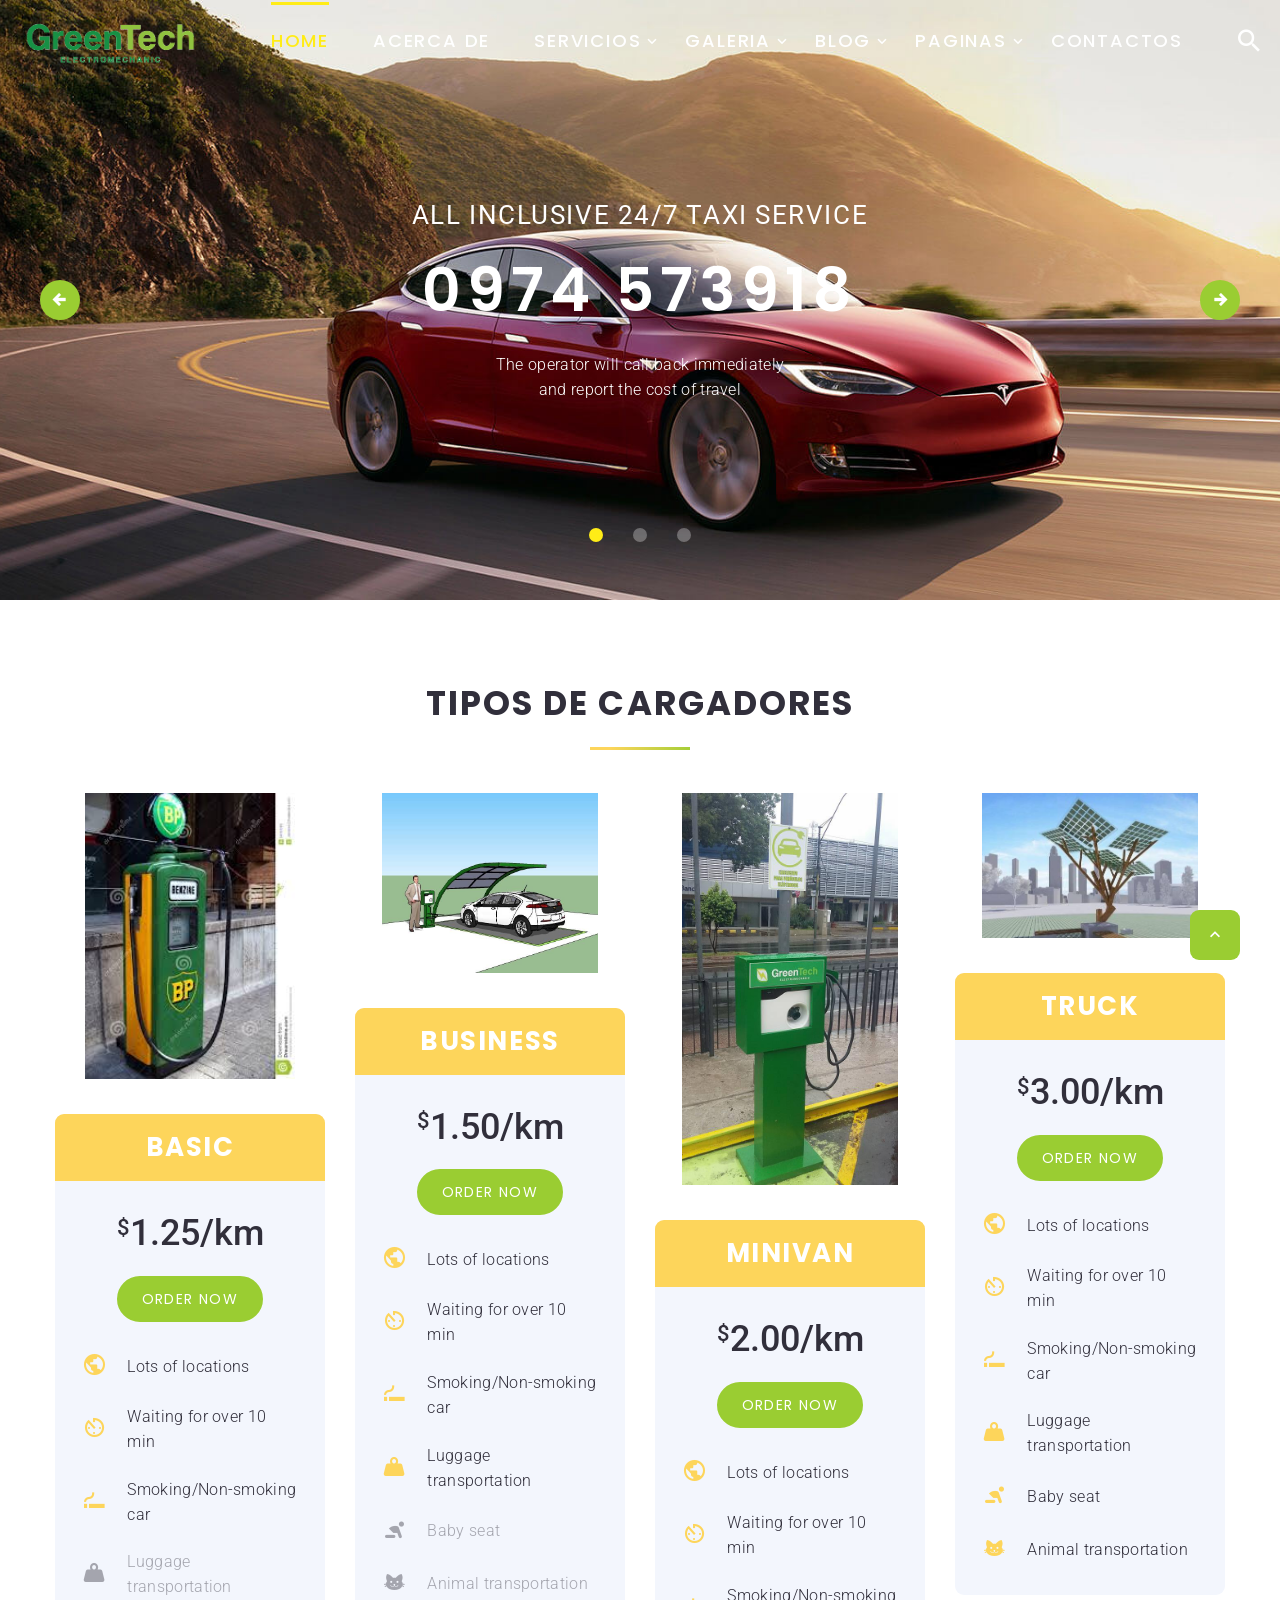
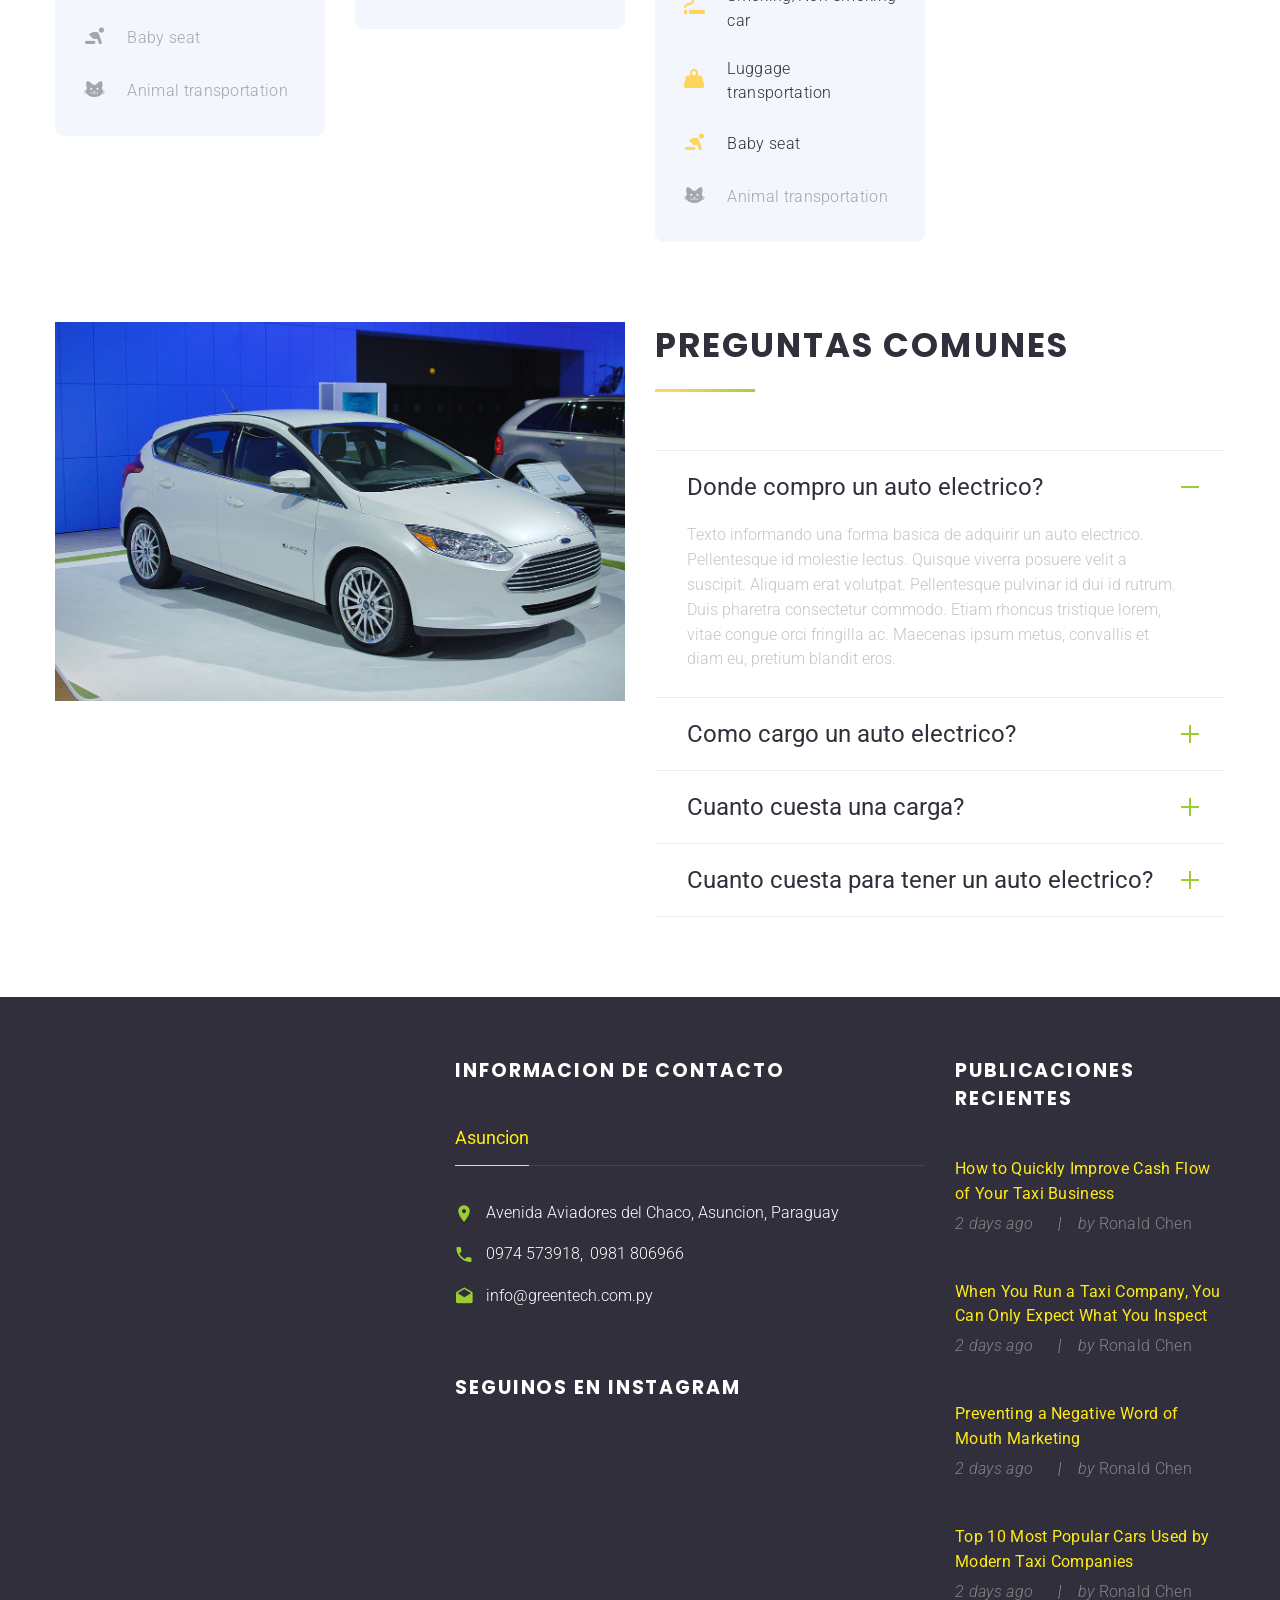
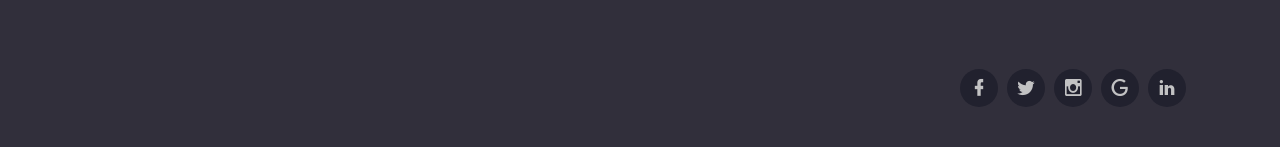
==== commit 55ae64f6: "Se modifica pagina de contacto" ====
--- a/template_64430_G893yyuy1QQp255CiT4y/site/index.html
+++ b/template_64430_G893yyuy1QQp255CiT4y/site/index.html
@@ -759,7 +759,7 @@
                     <div class="tab-pane fade in active" id="tabs-extended-2-1">
                       <ul class="list-xs list-darker">
                         <li class="box-inline"><span class="icon icon-md-smaller icon-primary mdi mdi-map-marker"></span>
-                          <div><a href="#">2130 Fulton Street, San Diego, CA 94117-1080 USA</a></div>
+                          <div><a href="#">Avenida Aviadores del Chaco, Asuncion, Paraguay</a></div>
                         </li>
                         <li class="box-inline"><span class="icon icon-md-smaller icon-primary mdi mdi-phone"></span>
                           <ul class="list-comma">
